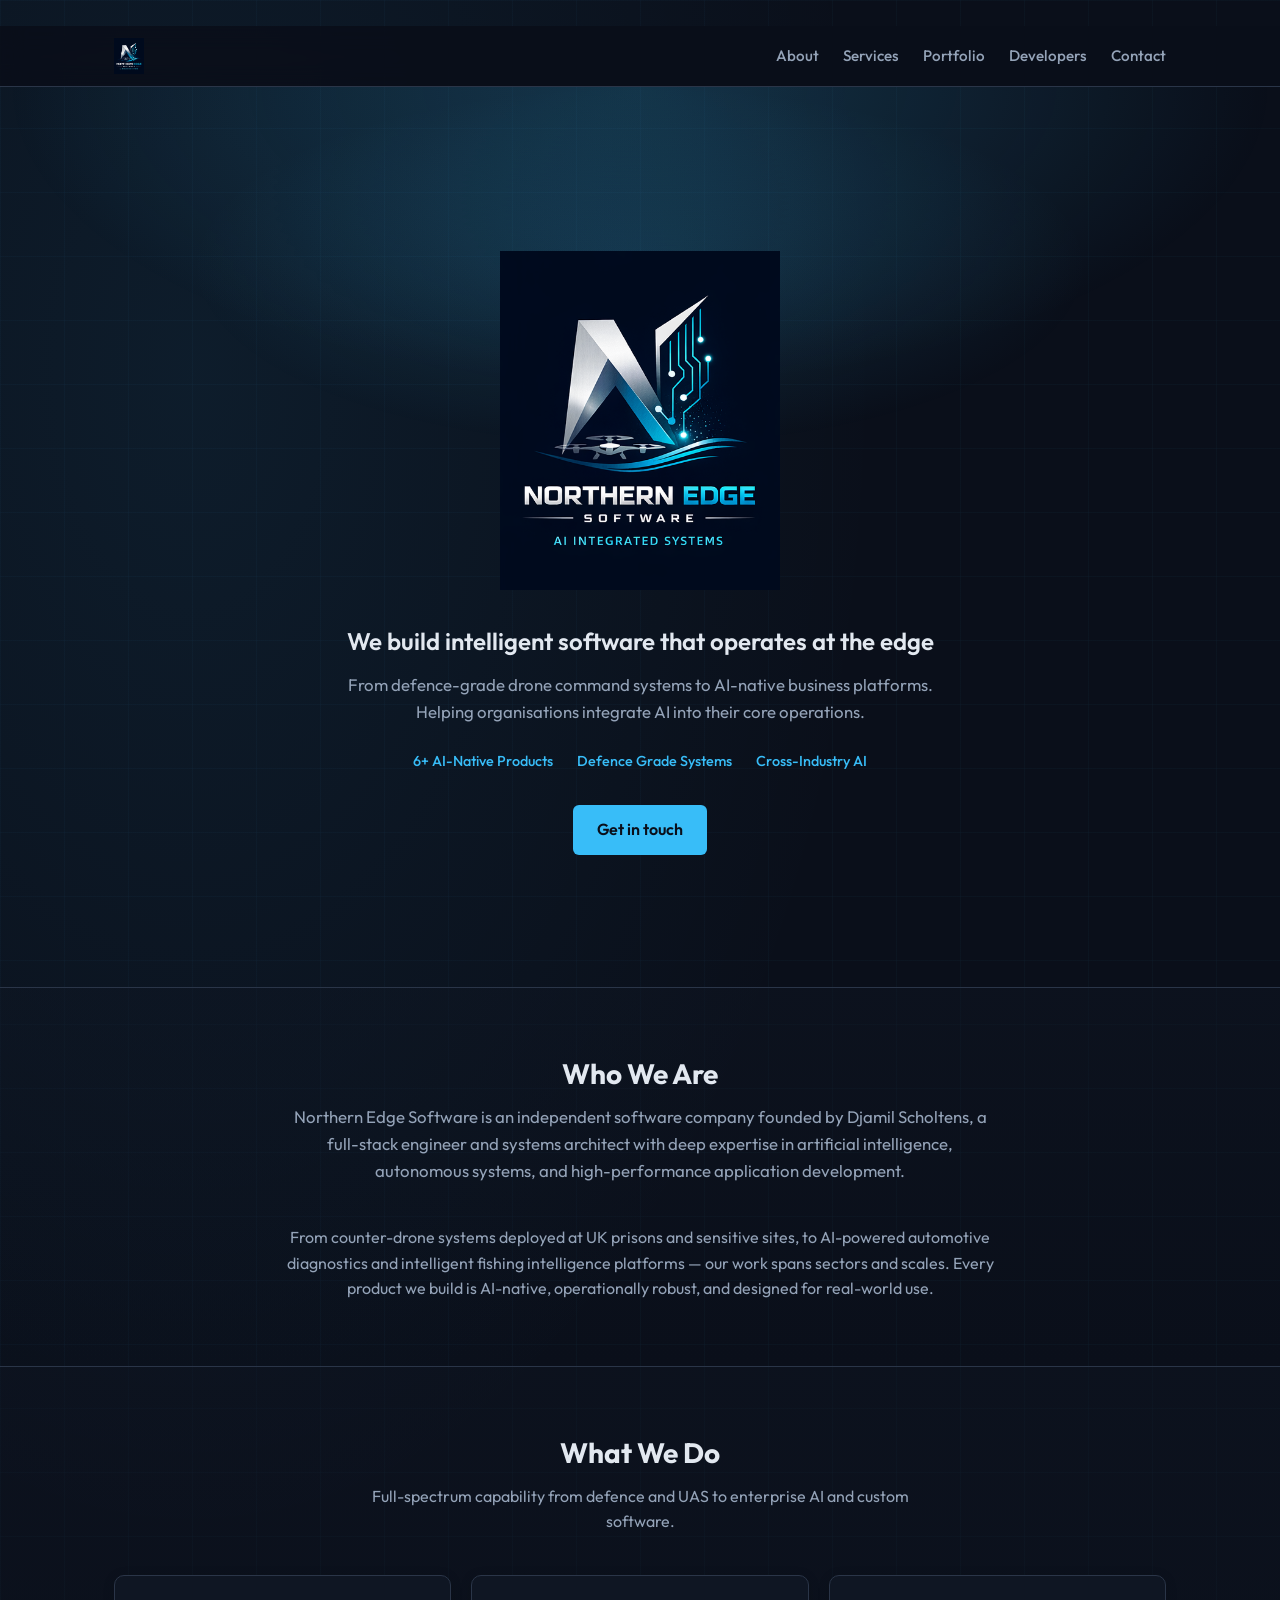
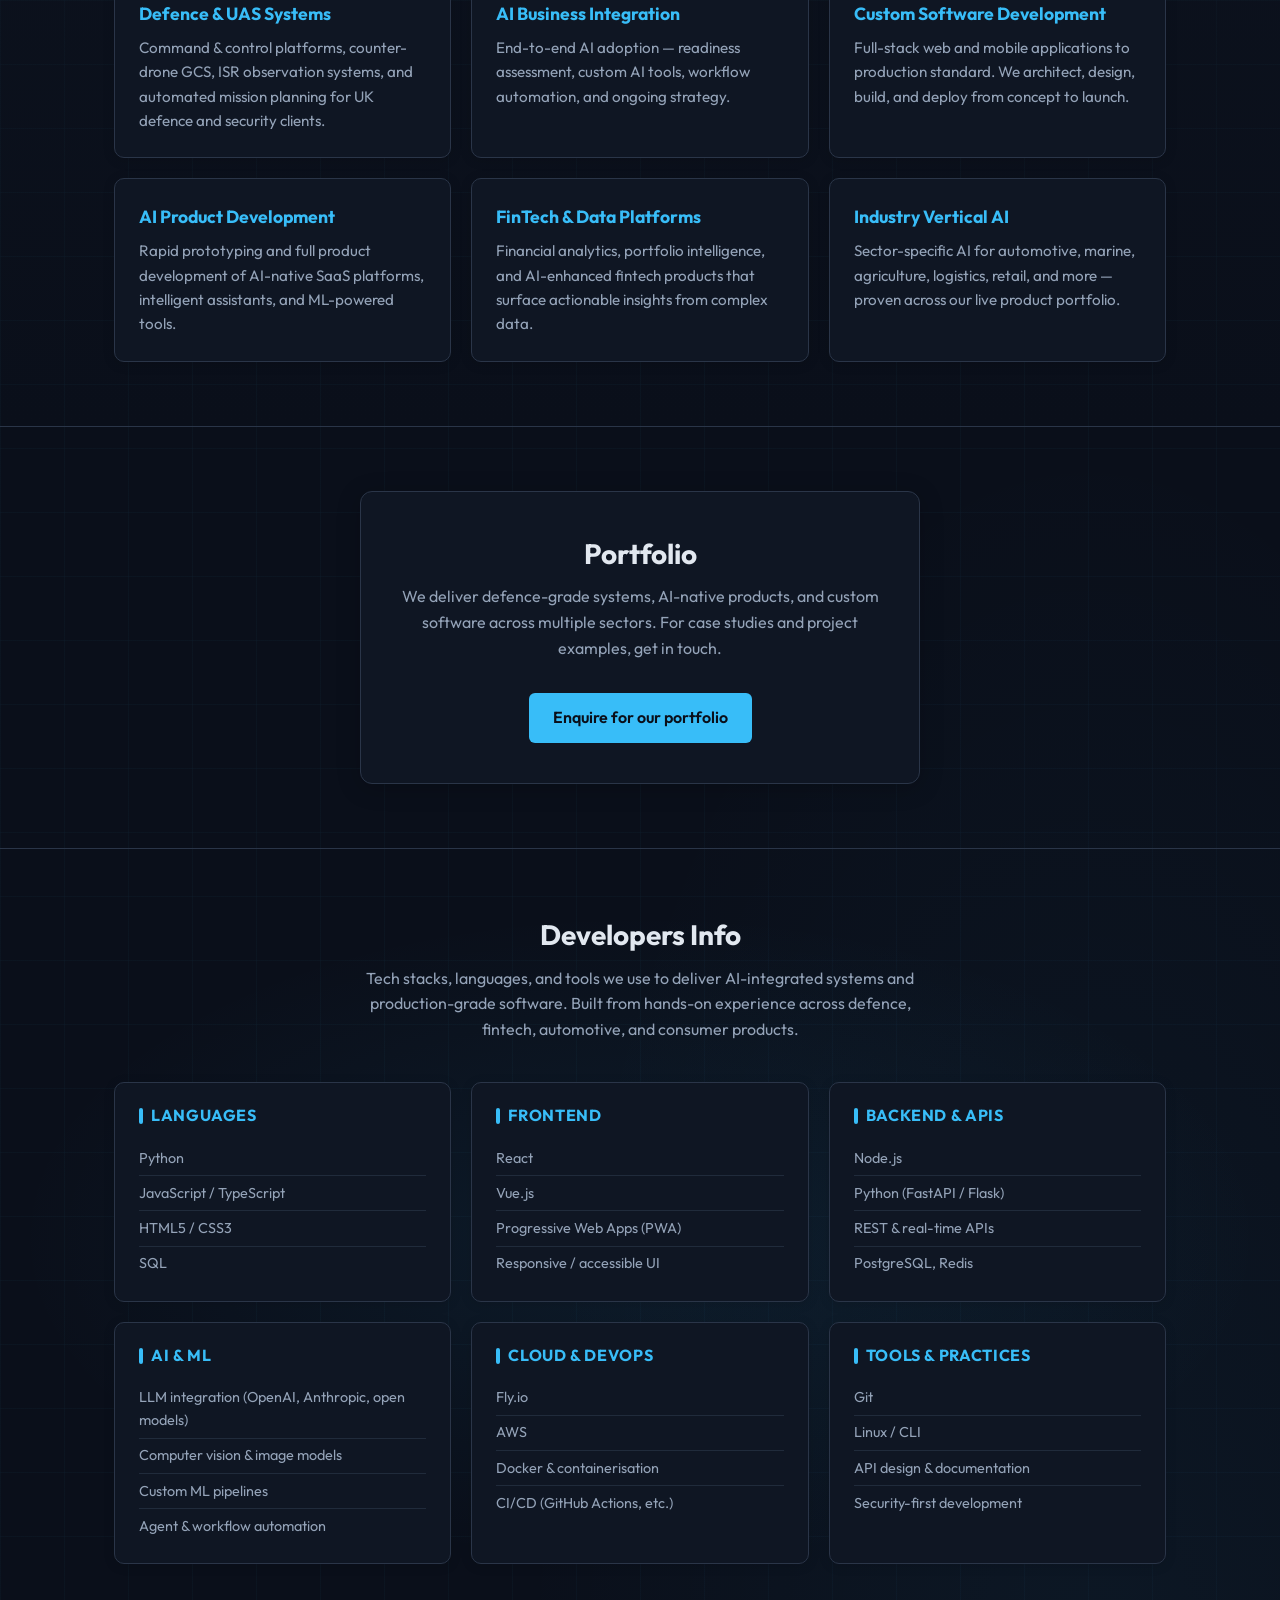
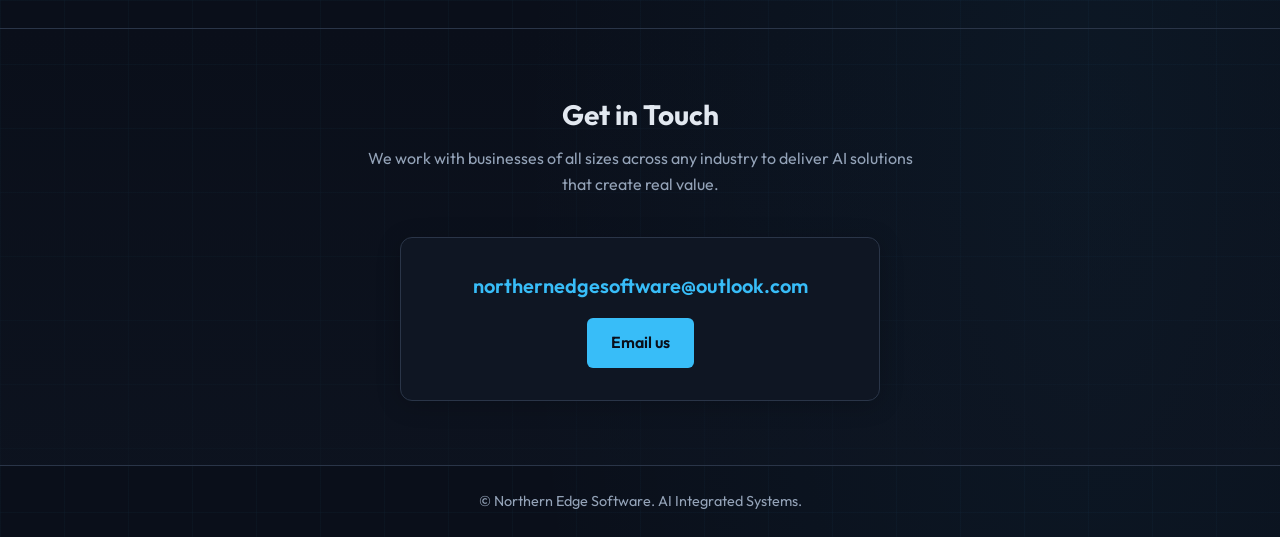
==== index.html @ 4f384769 "Northern Edge Software website Made-with: Cursor" ====
<!DOCTYPE html>
<html lang="en">
<head>
  <meta charset="UTF-8">
  <meta name="viewport" content="width=device-width, initial-scale=1.0">
  <meta name="description" content="Northern Edge Software — AI-powered software, defence systems, digital transformation. We build intelligent software that operates at the edge.">
  <title>Northern Edge Software — AI Integrated Systems</title>
  <link rel="preconnect" href="https://fonts.googleapis.com">
  <link rel="preconnect" href="https://fonts.gstatic.com" crossorigin>
  <link href="https://fonts.googleapis.com/css2?family=Outfit:wght@300;400;500;600;700&display=swap" rel="stylesheet">
  <link rel="stylesheet" href="styles.css">
</head>
<body>
  <a href="#main-content" class="skip-link">Skip to main content</a>
  <header class="site-header">
    <nav class="nav">
      <a href="#hero" class="nav-logo"><img src="assets/logo.png" alt="Northern Edge Software" width="140" height="36"></a>
      <ul class="nav-links">
        <li><a href="#about">About</a></li>
        <li><a href="#services">Services</a></li>
        <li><a href="#portfolio">Portfolio</a></li>
        <li><a href="#developers">Developers</a></li>
        <li><a href="#contact">Contact</a></li>
      </ul>
      <button class="nav-toggle" aria-label="Toggle menu" aria-expanded="false"></button>
    </nav>
  </header>

  <main id="main-content">
    <section id="hero" class="hero">
      <div class="hero-bg"></div>
      <div class="hero-content">
        <img src="assets/logo.png" alt="Northern Edge Software" class="hero-logo" width="280" height="80">
        <p class="hero-tagline">We build intelligent software that operates at the edge</p>
        <p class="hero-sub">From defence-grade drone command systems to AI-native business platforms. Helping organisations integrate AI into their core operations.</p>
        <div class="hero-stats">
          <span>6+ AI-Native Products</span>
          <span>Defence Grade Systems</span>
          <span>Cross-Industry AI</span>
        </div>
        <a href="#contact" class="btn btn-primary">Get in touch</a>
      </div>
    </section>

    <section id="about" class="section about">
      <div class="container">
        <h2 class="section-title">Who We Are</h2>
        <p class="section-lead about-lead">Northern Edge Software is an independent software company founded by Djamil Scholtens, a full-stack engineer and systems architect with deep expertise in artificial intelligence, autonomous systems, and high-performance application development.</p>
        <p class="about-body">From counter-drone systems deployed at UK prisons and sensitive sites, to AI-powered automotive diagnostics and intelligent fishing intelligence platforms — our work spans sectors and scales. Every product we build is AI-native, operationally robust, and designed for real-world use.</p>
      </div>
    </section>

    <section id="services" class="section services">
      <div class="container">
        <h2 class="section-title">What We Do</h2>
        <p class="section-lead">Full-spectrum capability from defence and UAS to enterprise AI and custom software.</p>
        <div class="services-grid">
          <article class="service-card">
            <h3>Defence & UAS Systems</h3>
            <p>Command & control platforms, counter-drone GCS, ISR observation systems, and automated mission planning for UK defence and security clients.</p>
          </article>
          <article class="service-card">
            <h3>AI Business Integration</h3>
            <p>End-to-end AI adoption — readiness assessment, custom AI tools, workflow automation, and ongoing strategy.</p>
          </article>
          <article class="service-card">
            <h3>Custom Software Development</h3>
            <p>Full-stack web and mobile applications to production standard. We architect, design, build, and deploy from concept to launch.</p>
          </article>
          <article class="service-card">
            <h3>AI Product Development</h3>
            <p>Rapid prototyping and full product development of AI-native SaaS platforms, intelligent assistants, and ML-powered tools.</p>
          </article>
          <article class="service-card">
            <h3>FinTech & Data Platforms</h3>
            <p>Financial analytics, portfolio intelligence, and AI-enhanced fintech products that surface actionable insights from complex data.</p>
          </article>
          <article class="service-card">
            <h3>Industry Vertical AI</h3>
            <p>Sector-specific AI for automotive, marine, agriculture, logistics, retail, and more — proven across our live product portfolio.</p>
          </article>
        </div>
      </div>
    </section>

    <section id="portfolio" class="section portfolio">
      <div class="container">
        <div class="portfolio-enquire">
          <h2 class="section-title">Portfolio</h2>
          <p class="section-lead">We deliver defence-grade systems, AI-native products, and custom software across multiple sectors. For case studies and project examples, get in touch.</p>
          <a href="mailto:northernedgesoftware@outlook.com?subject=Portfolio%20enquiry" class="btn btn-primary">Enquire for our portfolio</a>
        </div>
      </div>
    </section>

    <section id="developers" class="section developers">
      <div class="container">
        <h2 class="section-title">Developers Info</h2>
        <p class="section-lead">Tech stacks, languages, and tools we use to deliver AI-integrated systems and production-grade software. Built from hands-on experience across defence, fintech, automotive, and consumer products.</p>
        <div class="dev-grid">
          <div class="dev-block">
            <h3>Languages</h3>
            <ul>
              <li>Python</li>
              <li>JavaScript / TypeScript</li>
              <li>HTML5 / CSS3</li>
              <li>SQL</li>
            </ul>
          </div>
          <div class="dev-block">
            <h3>Frontend</h3>
            <ul>
              <li>React</li>
              <li>Vue.js</li>
              <li>Progressive Web Apps (PWA)</li>
              <li>Responsive / accessible UI</li>
            </ul>
          </div>
          <div class="dev-block">
            <h3>Backend & APIs</h3>
            <ul>
              <li>Node.js</li>
              <li>Python (FastAPI / Flask)</li>
              <li>REST & real-time APIs</li>
              <li>PostgreSQL, Redis</li>
            </ul>
          </div>
          <div class="dev-block">
            <h3>AI & ML</h3>
            <ul>
              <li>LLM integration (OpenAI, Anthropic, open models)</li>
              <li>Computer vision & image models</li>
              <li>Custom ML pipelines</li>
              <li>Agent & workflow automation</li>
            </ul>
          </div>
          <div class="dev-block">
            <h3>Cloud & DevOps</h3>
            <ul>
              <li>Fly.io</li>
              <li>AWS</li>
              <li>Docker & containerisation</li>
              <li>CI/CD (GitHub Actions, etc.)</li>
            </ul>
          </div>
          <div class="dev-block">
            <h3>Tools & Practices</h3>
            <ul>
              <li>Git</li>
              <li>Linux / CLI</li>
              <li>API design & documentation</li>
              <li>Security-first development</li>
            </ul>
          </div>
        </div>
      </div>
    </section>

    <section id="contact" class="section contact">
      <div class="container">
        <h2 class="section-title">Get in Touch</h2>
        <p class="section-lead">We work with businesses of all sizes across any industry to deliver AI solutions that create real value.</p>
        <div class="contact-box">
          <a href="mailto:northernedgesoftware@outlook.com" class="contact-email">northernedgesoftware@outlook.com</a>
          <a href="mailto:northernedgesoftware@outlook.com" class="btn btn-primary">Email us</a>
        </div>
      </div>
    </section>
  </main>

  <footer class="site-footer">
    <div class="container">
      <p>© Northern Edge Software. AI Integrated Systems.</p>
    </div>
  </footer>

  <script src="script.js"></script>
</body>
</html>
---- styles.css ----
/* Northern Edge Software — brand: navy, electric blue, silver/white */
:root {
  --bg-deep: #0a0f1a;
  --bg-card: #0f1623;
  --bg-elevated: #151d2e;
  --accent: #38bdf8;
  --accent-dim: rgba(56, 189, 248, 0.15);
  --accent-glow: rgba(56, 189, 248, 0.08);
  --text: #e2e8f0;
  --text-muted: #94a3b8;
  --border: #2a3548;
  --font: 'Outfit', system-ui, sans-serif;
}

* {
  margin: 0;
  padding: 0;
  box-sizing: border-box;
}

html {
  scroll-behavior: smooth;
}

@media (prefers-reduced-motion: reduce) {
  html {
    scroll-behavior: auto;
  }
  .btn-primary:hover {
    transform: none;
  }
}

.skip-link {
  position: absolute;
  top: -3rem;
  left: 1rem;
  padding: 0.5rem 1rem;
  background: var(--accent);
  color: var(--bg-deep);
  font-weight: 600;
  text-decoration: none;
  z-index: 200;
  border-radius: 4px;
  transition: top 0.2s;
}

.skip-link:focus {
  top: 1rem;
  outline: 2px solid var(--text);
  outline-offset: 2px;
}

body {
  font-family: var(--font);
  background-color: var(--bg-deep);
  background-image:
    linear-gradient(rgba(56, 189, 248, 0.03) 1px, transparent 1px),
    linear-gradient(90deg, rgba(56, 189, 248, 0.03) 1px, transparent 1px),
    radial-gradient(ellipse 120% 70% at 15% 10%, var(--accent-glow) 0%, transparent 45%),
    radial-gradient(ellipse 100% 80% at 85% 90%, rgba(56, 189, 248, 0.05) 0%, transparent 45%);
  background-size: 64px 64px, 64px 64px, 100% 100%, 100% 100%;
  background-position: 0 0, 0 0, 0 0, 0 0;
  color: var(--text);
  line-height: 1.6;
  overflow-x: hidden;
  position: relative;
}

body > .skip-link,
body > .site-header,
body > main,
body > .site-footer {
  position: relative;
  z-index: 1;
}

.container {
  max-width: 1100px;
  margin: 0 auto;
  padding: 0 1.5rem;
}

/* Header */
.site-header {
  position: fixed;
  top: 0;
  left: 0;
  right: 0;
  z-index: 100;
  background: rgba(10, 15, 26, 0.92);
  backdrop-filter: blur(12px);
  -webkit-backdrop-filter: blur(12px);
  border-bottom: 1px solid var(--border);
}

.nav {
  max-width: 1100px;
  margin: 0 auto;
  padding: 0.75rem 1.5rem;
  display: flex;
  align-items: center;
  justify-content: space-between;
}

.nav-logo img {
  height: 36px;
  width: auto;
  display: block;
}

.nav-links {
  display: flex;
  list-style: none;
  gap: 1.5rem;
}

.nav-links a {
  color: var(--text-muted);
  text-decoration: none;
  font-weight: 500;
  font-size: 0.95rem;
  transition: color 0.2s;
}

.nav-links a:hover {
  color: var(--accent);
}

.nav-links a:focus-visible,
.btn:focus-visible,
.contact-email:focus-visible {
  outline: 2px solid var(--accent);
  outline-offset: 3px;
}

.nav-toggle:focus-visible {
  outline: 2px solid var(--accent);
  outline-offset: 2px;
}

.nav-toggle {
  display: none;
  width: 28px;
  height: 28px;
  background: none;
  border: none;
  cursor: pointer;
  position: relative;
  color: var(--text);
}

.nav-toggle[aria-expanded="true"]::before {
  transform: rotate(45deg);
  top: 12px;
}

.nav-toggle[aria-expanded="true"]::after {
  transform: rotate(-45deg);
  top: 12px;
}

.nav-toggle::before,
.nav-toggle::after {
  content: '';
  position: absolute;
  left: 0;
  right: 0;
  height: 2px;
  background: var(--text);
}

.nav-toggle::before { top: 8px; }
.nav-toggle::after { top: 16px; }

/* Hero */
.hero {
  min-height: 100vh;
  display: flex;
  align-items: center;
  justify-content: center;
  position: relative;
  padding: 6rem 1.5rem 4rem;
}

.hero-bg {
  position: absolute;
  inset: 0;
  background:
    radial-gradient(ellipse 90% 60% at 50% 0%, rgba(56, 189, 248, 0.2) 0%, transparent 55%),
    radial-gradient(ellipse 70% 40% at 50% 20%, var(--accent-dim) 0%, transparent 50%);
  pointer-events: none;
}

.hero-content {
  text-align: center;
  max-width: 640px;
  position: relative;
}

.hero-logo {
  width: 280px;
  max-width: 90%;
  height: auto;
  margin-bottom: 1.5rem;
}

.hero-tagline {
  font-size: 1.5rem;
  font-weight: 600;
  color: var(--text);
  margin-bottom: 0.75rem;
}

.hero-sub {
  color: var(--text-muted);
  font-size: 1.05rem;
  margin-bottom: 1.5rem;
}

.hero-stats {
  display: flex;
  flex-wrap: wrap;
  justify-content: center;
  gap: 1.5rem;
  margin-bottom: 2rem;
  font-size: 0.9rem;
  color: var(--accent);
  font-weight: 500;
}

.btn {
  display: inline-block;
  padding: 0.75rem 1.5rem;
  font-family: var(--font);
  font-size: 1rem;
  font-weight: 600;
  text-decoration: none;
  border-radius: 6px;
  transition: background 0.2s, transform 0.15s;
}

.btn-primary {
  background: var(--accent);
  color: var(--bg-deep);
  border: none;
}

.btn-primary:hover {
  background: #7dd3fc;
  transform: translateY(-1px);
}

/* Sections — scroll-margin so fixed header doesn’t hide targets */
.section {
  padding: 4rem 0;
  border-top: 1px solid var(--border);
  scroll-margin-top: 4rem;
}

.section.about,
.section.services {
  background: linear-gradient(180deg, rgba(15, 22, 35, 0.4) 0%, transparent 100%);
}

.section.contact {
  background: linear-gradient(0deg, rgba(15, 22, 35, 0.5) 0%, transparent 100%);
}

#hero {
  scroll-margin-top: 0;
}

.section-title {
  font-size: 1.75rem;
  font-weight: 700;
  color: var(--text);
  margin-bottom: 0.5rem;
  text-align: center;
}

.section-lead {
  text-align: center;
  color: var(--text-muted);
  max-width: 560px;
  margin: 0 auto 2.5rem;
}

.about-lead {
  max-width: 720px;
  font-size: 1.05rem;
}

.about-body {
  text-align: center;
  color: var(--text-muted);
  max-width: 720px;
  margin: 0 auto;
}

/* Services */
.services-grid {
  display: grid;
  grid-template-columns: repeat(auto-fill, minmax(320px, 1fr));
  gap: 1.25rem;
}

.service-card {
  background: var(--bg-card);
  border: 1px solid var(--border);
  border-radius: 10px;
  padding: 1.5rem;
  transition: border-color 0.2s, box-shadow 0.2s;
  box-shadow: 0 2px 12px rgba(0, 0, 0, 0.15);
}

.service-card:hover {
  border-color: var(--accent);
  box-shadow: 0 4px 24px rgba(0, 0, 0, 0.2), 0 0 0 1px var(--accent-dim);
}

.service-card h3 {
  font-size: 1.1rem;
  color: var(--accent);
  margin-bottom: 0.5rem;
}

.service-card p {
  font-size: 0.95rem;
  color: var(--text-muted);
}

/* Portfolio — enquire CTA */
.portfolio-enquire {
  text-align: center;
  max-width: 560px;
  margin: 0 auto;
  padding: 2.5rem 2rem;
  background: var(--bg-card);
  border: 1px solid var(--border);
  border-radius: 12px;
  box-shadow: 0 4px 24px rgba(0, 0, 0, 0.2);
}

.portfolio-enquire .section-title {
  margin-bottom: 0.5rem;
}

.portfolio-enquire .section-lead {
  margin-bottom: 1.5rem;
}

.portfolio-enquire .btn {
  margin-top: 0.5rem;
}

/* Developers */
.developers {
  position: relative;
}

.developers::before {
  content: '';
  position: absolute;
  top: 0;
  left: 0;
  right: 0;
  bottom: 0;
  background: radial-gradient(ellipse 70% 60% at 50% 50%, var(--accent-dim) 0%, transparent 70%);
  opacity: 0.5;
  pointer-events: none;
}

.developers .container {
  position: relative;
}

.dev-grid {
  display: grid;
  grid-template-columns: repeat(auto-fill, minmax(260px, 1fr));
  gap: 1.25rem;
}

.dev-block {
  background: var(--bg-card);
  border: 1px solid var(--border);
  border-radius: 10px;
  padding: 1.25rem 1.5rem;
  transition: border-color 0.2s, box-shadow 0.2s;
  box-shadow: 0 2px 12px rgba(0, 0, 0, 0.12);
}

.dev-block:hover {
  border-color: var(--accent);
  box-shadow: 0 4px 24px rgba(0, 0, 0, 0.18), 0 0 24px var(--accent-dim);
}

.dev-block h3 {
  font-size: 1rem;
  color: var(--accent);
  margin-bottom: 0.75rem;
  text-transform: uppercase;
  letter-spacing: 0.04em;
  display: flex;
  align-items: center;
  gap: 0.5rem;
}

.dev-block h3::before {
  content: '';
  width: 4px;
  height: 1em;
  background: var(--accent);
  border-radius: 2px;
}

.dev-block ul {
  list-style: none;
}

.dev-block li {
  font-size: 0.9rem;
  color: var(--text-muted);
  padding: 0.35rem 0;
  border-bottom: 1px solid rgba(51, 65, 85, 0.5);
}

.dev-block li:last-child {
  border-bottom: none;
}

/* Contact */
.contact-box {
  text-align: center;
  max-width: 480px;
  margin: 0 auto;
  padding: 2rem;
  background: var(--bg-card);
  border: 1px solid var(--border);
  border-radius: 12px;
  box-shadow: 0 4px 24px rgba(0, 0, 0, 0.2);
}

.contact-email {
  display: block;
  font-size: 1.25rem;
  font-weight: 600;
  color: var(--accent);
  text-decoration: none;
  margin-bottom: 0.5rem;
}

.contact-email:hover {
  text-decoration: underline;
}

.contact-box .btn {
  margin-top: 0.5rem;
}

/* Footer */
.site-footer {
  padding: 1.5rem;
  border-top: 1px solid var(--border);
  text-align: center;
  color: var(--text-muted);
  font-size: 0.9rem;
}

/* Mobile */
@media (max-width: 768px) {
  .nav {
    flex-wrap: wrap;
  }

  .nav-links {
    display: none;
    width: 100%;
    flex-direction: column;
    padding-top: 1rem;
    gap: 0.5rem;
  }

  .nav-links.is-open {
    display: flex;
  }

  .nav-toggle {
    display: block;
  }

  .hero {
    padding: 5rem 1rem 3rem;
  }

  .hero-logo {
    width: 240px;
  }

  .hero-tagline {
    font-size: 1.2rem;
  }

  .hero-sub {
    font-size: 0.95rem;
  }

  .hero-stats {
    flex-direction: column;
    gap: 0.75rem;
    font-size: 0.85rem;
  }

  .section {
    padding: 3rem 0;
  }

  .section-title {
    font-size: 1.5rem;
  }

  .services-grid {
    grid-template-columns: 1fr;
  }

  .portfolio-enquire {
    padding: 1.5rem 1.25rem;
  }

  .dev-grid {
    grid-template-columns: 1fr;
  }

  .contact-box {
    padding: 1.5rem;
  }

  .contact-email {
    font-size: 1.1rem;
    word-break: break-all;
  }
}
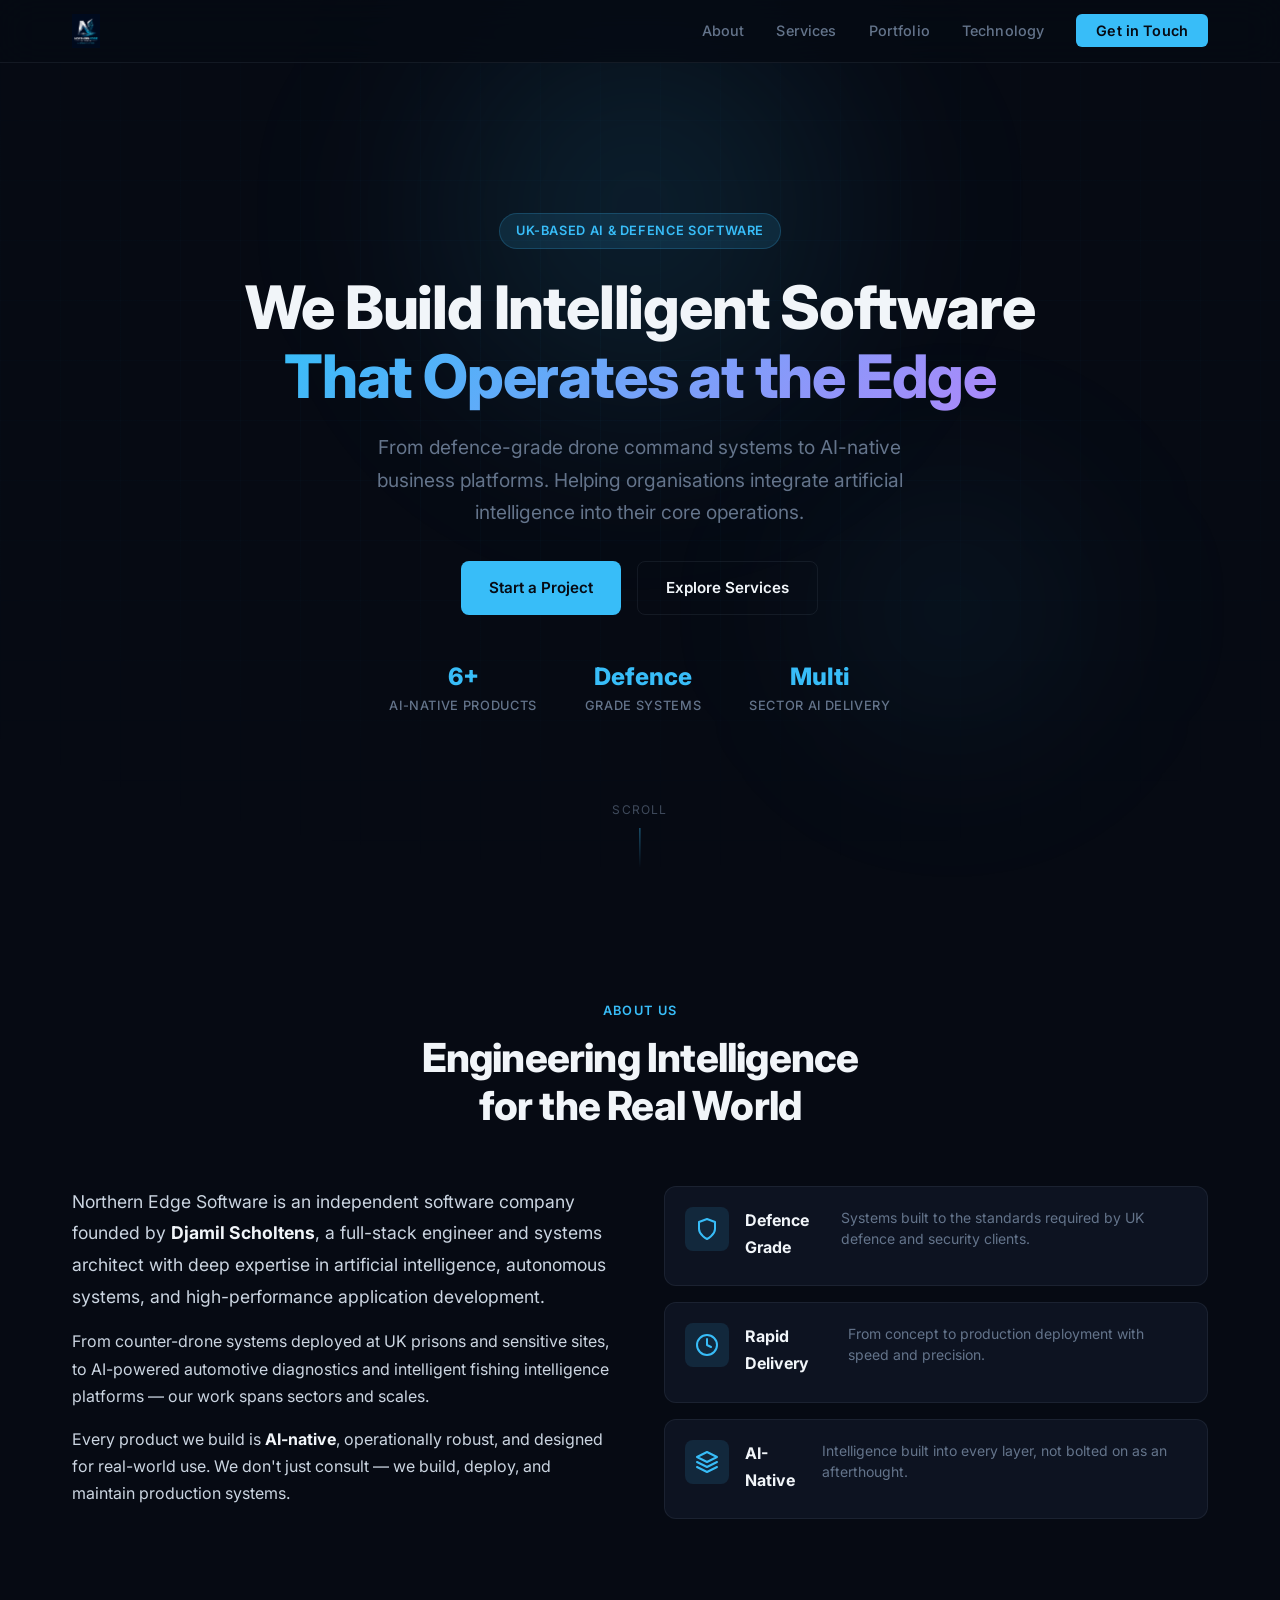
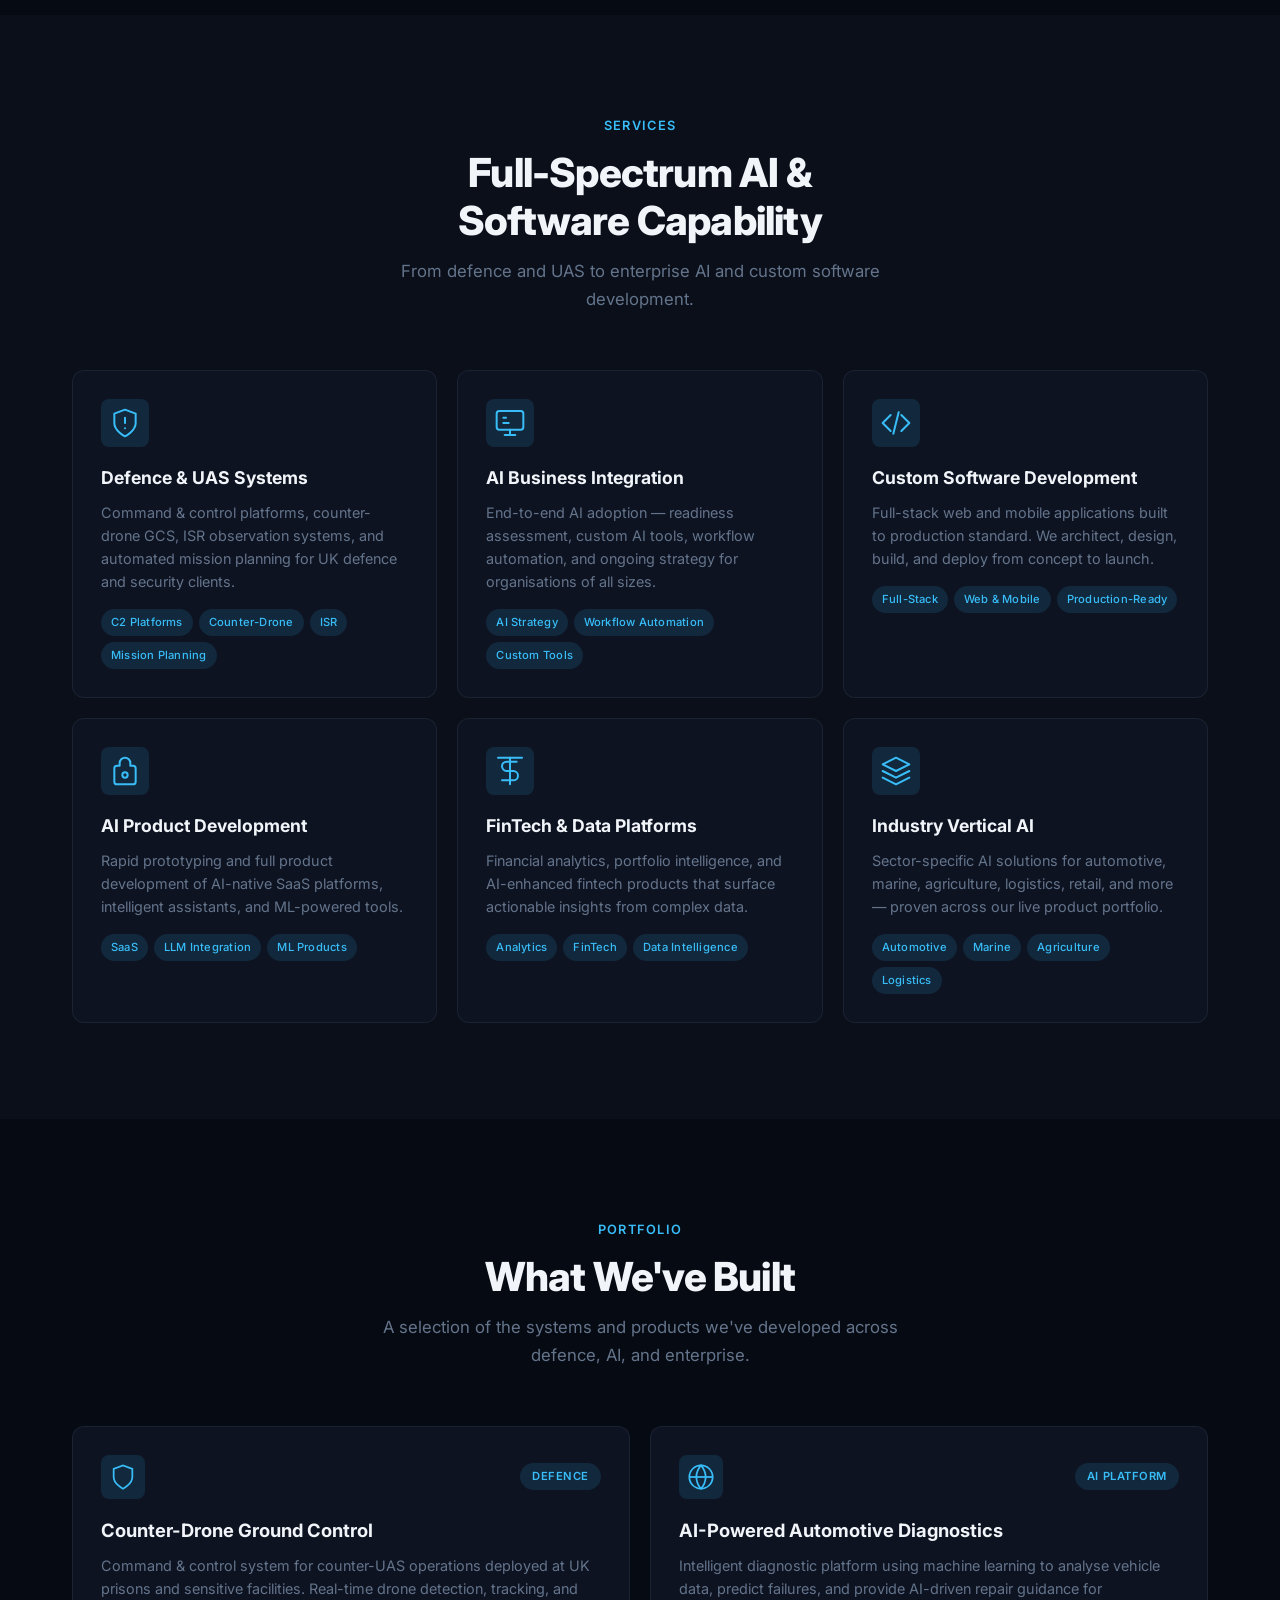
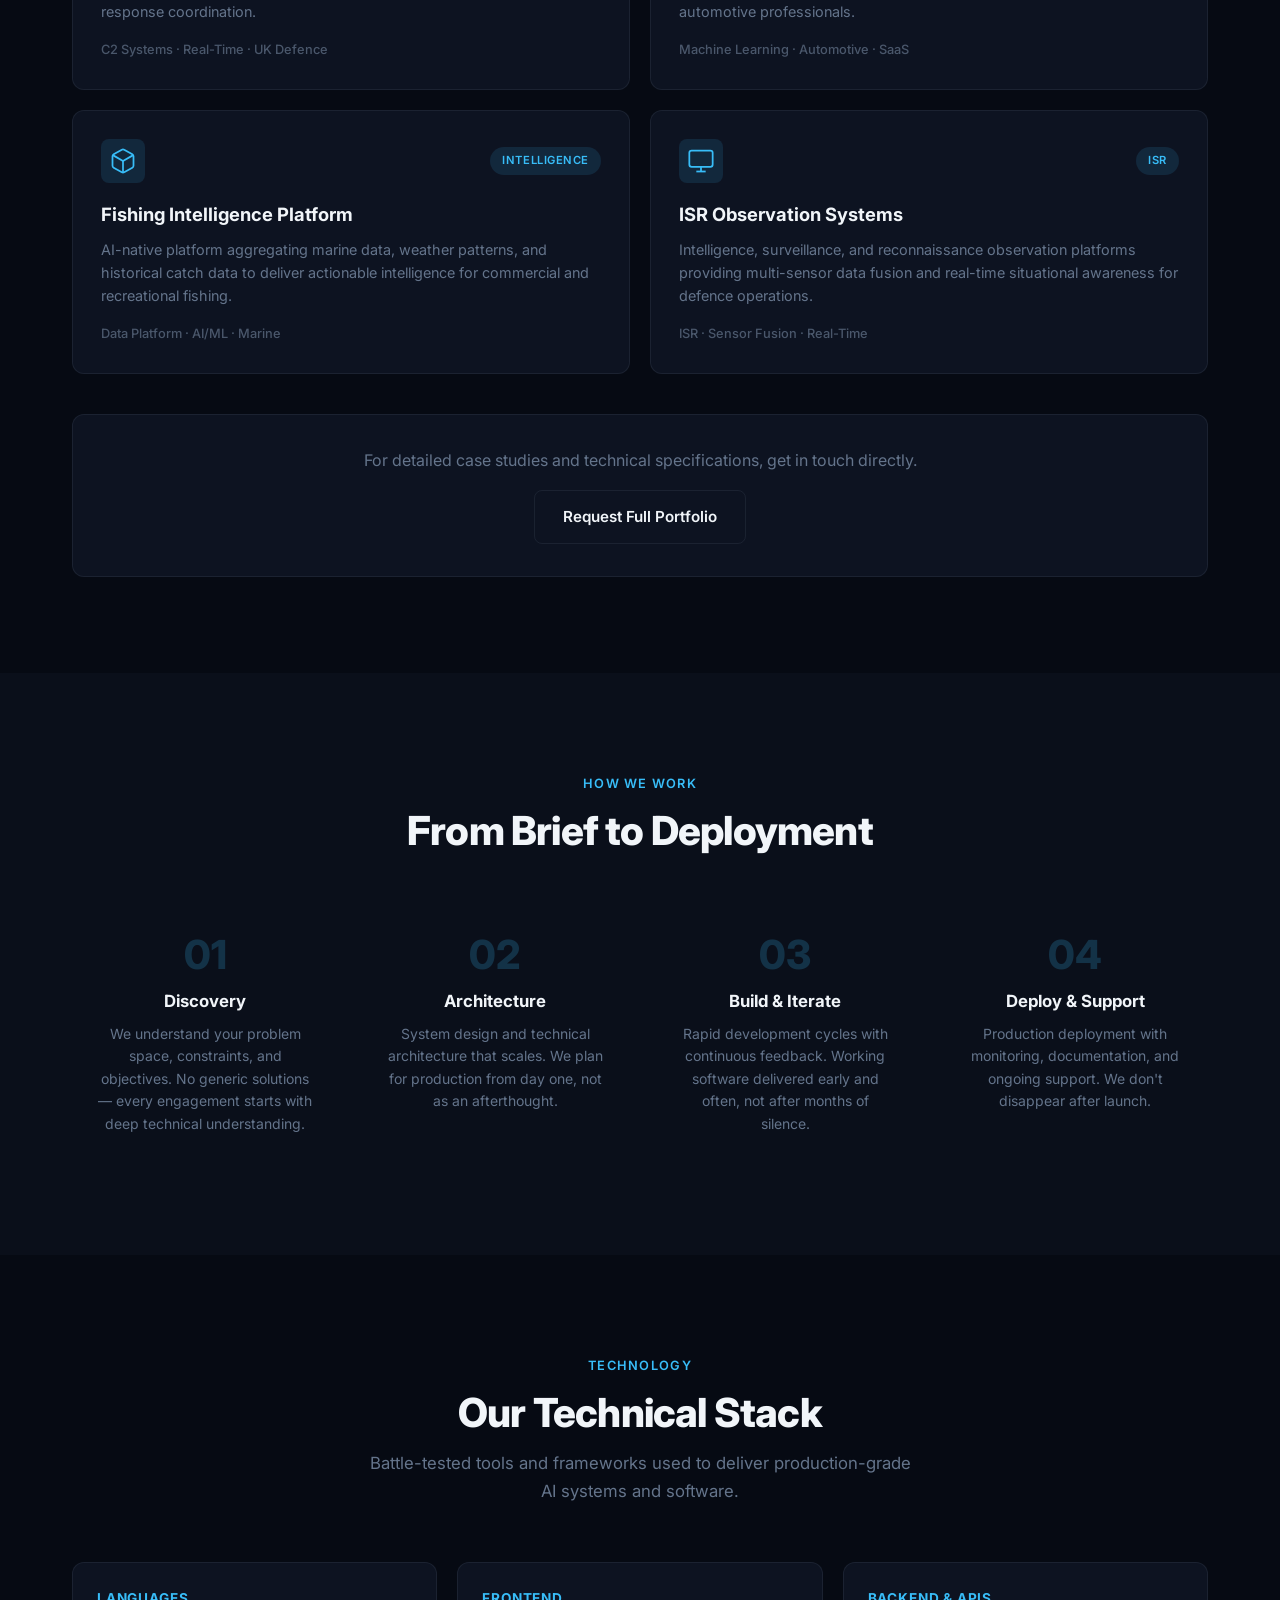
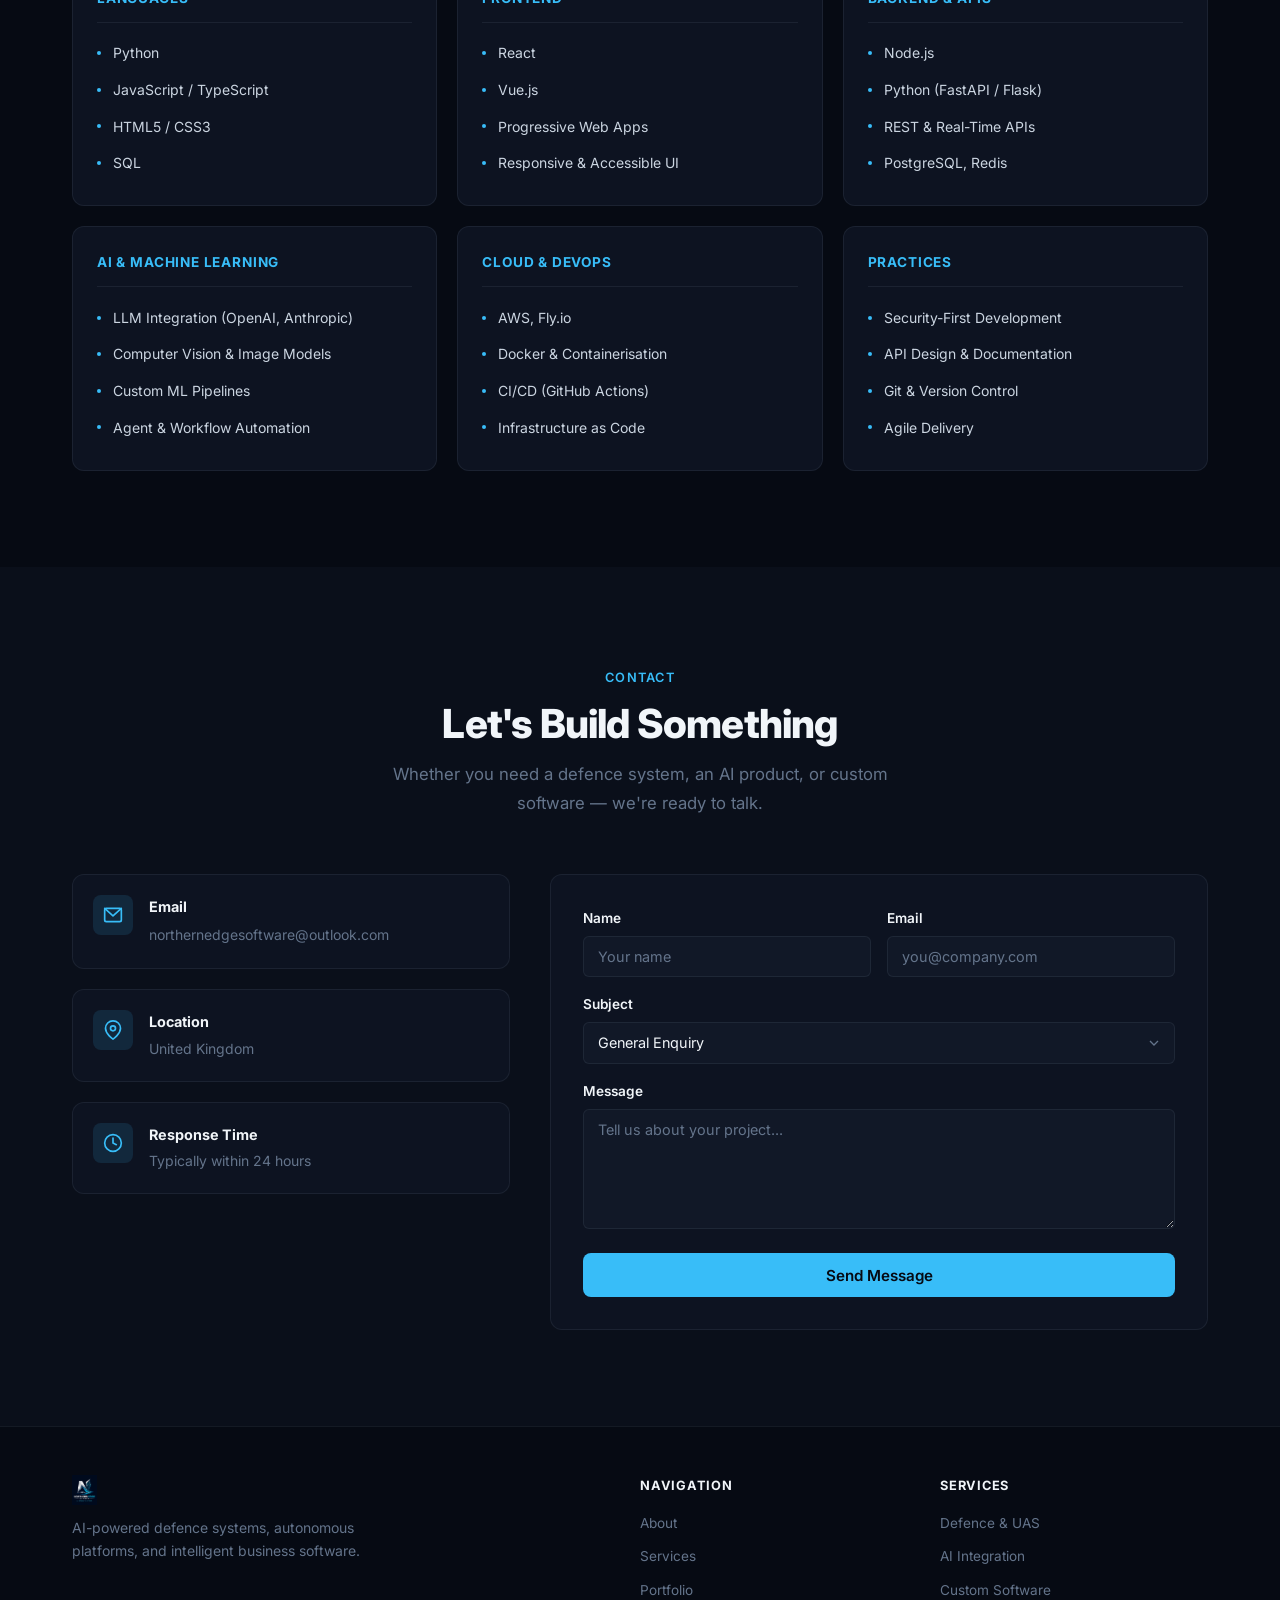
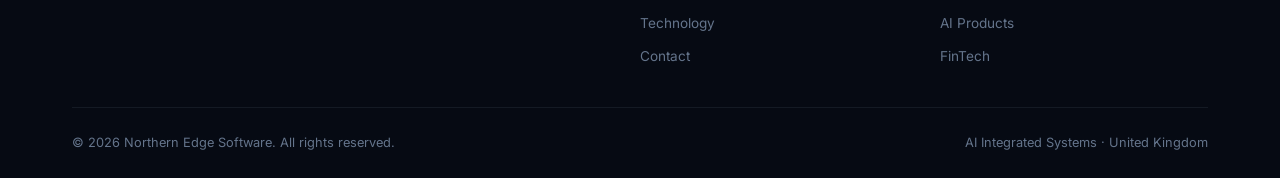
==== commit b9dd6f61: "Redesign website: modern UI, SEO, accessibility, and performance Complete rebuild of the marketing s" ====
--- a/index.html
+++ b/index.html
@@ -3,102 +3,345 @@
 <head>
   <meta charset="UTF-8">
   <meta name="viewport" content="width=device-width, initial-scale=1.0">
-  <meta name="description" content="Northern Edge Software — AI-powered software, defence systems, digital transformation. We build intelligent software that operates at the edge.">
-  <title>Northern Edge Software — AI Integrated Systems</title>
+  <meta name="description" content="Northern Edge Software builds AI-powered defence systems, autonomous platforms, and intelligent business software. UK-based software consultancy specialising in defence-grade AI, UAS command systems, and enterprise digital transformation.">
+  <meta name="author" content="Northern Edge Software">
+  <meta name="robots" content="index, follow">
+  <link rel="canonical" href="https://northernedgesoftware.com">
+
+  <!-- Open Graph -->
+  <meta property="og:type" content="website">
+  <meta property="og:title" content="Northern Edge Software — AI-Powered Defence & Enterprise Systems">
+  <meta property="og:description" content="We build intelligent software that operates at the edge. Defence-grade AI systems, autonomous platforms, and enterprise digital transformation.">
+  <meta property="og:url" content="https://northernedgesoftware.com">
+  <meta property="og:site_name" content="Northern Edge Software">
+  <meta property="og:locale" content="en_GB">
+
+  <!-- Twitter Card -->
+  <meta name="twitter:card" content="summary_large_image">
+  <meta name="twitter:title" content="Northern Edge Software — AI-Powered Defence & Enterprise Systems">
+  <meta name="twitter:description" content="We build intelligent software that operates at the edge. Defence-grade AI, autonomous platforms, enterprise transformation.">
+
+  <!-- Structured Data -->
+  <script type="application/ld+json">
+  {
+    "@context": "https://schema.org",
+    "@type": "Organization",
+    "name": "Northern Edge Software",
+    "url": "https://northernedgesoftware.com",
+    "description": "AI-powered software consultancy specialising in defence systems, autonomous platforms, and enterprise digital transformation.",
+    "founder": {
+      "@type": "Person",
+      "name": "Djamil Scholtens"
+    },
+    "areaServed": "GB",
+    "knowsAbout": ["Artificial Intelligence", "Defence Systems", "Autonomous Systems", "Software Development", "UAS", "Machine Learning"]
+  }
+  </script>
+
+  <title>Northern Edge Software — AI-Powered Defence & Enterprise Systems</title>
+
+  <!-- Favicon -->
+  <link rel="icon" type="image/png" href="assets/logo.png">
+
   <link rel="preconnect" href="https://fonts.googleapis.com">
   <link rel="preconnect" href="https://fonts.gstatic.com" crossorigin>
-  <link href="https://fonts.googleapis.com/css2?family=Outfit:wght@300;400;500;600;700&display=swap" rel="stylesheet">
+  <link href="https://fonts.googleapis.com/css2?family=Inter:wght@300;400;500;600;700;800&display=swap" rel="stylesheet">
   <link rel="stylesheet" href="styles.css">
 </head>
 <body>
   <a href="#main-content" class="skip-link">Skip to main content</a>
-  <header class="site-header">
+
+  <header class="site-header" id="site-header">
     <nav class="nav">
-      <a href="#hero" class="nav-logo"><img src="assets/logo.png" alt="Northern Edge Software" width="140" height="36"></a>
-      <ul class="nav-links">
+      <a href="#hero" class="nav-logo">
+        <img src="assets/logo.png" alt="Northern Edge Software" width="140" height="36">
+      </a>
+      <ul class="nav-links" id="nav-links">
         <li><a href="#about">About</a></li>
         <li><a href="#services">Services</a></li>
         <li><a href="#portfolio">Portfolio</a></li>
-        <li><a href="#developers">Developers</a></li>
-        <li><a href="#contact">Contact</a></li>
+        <li><a href="#tech">Technology</a></li>
+        <li><a href="#contact" class="nav-cta">Get in Touch</a></li>
       </ul>
-      <button class="nav-toggle" aria-label="Toggle menu" aria-expanded="false"></button>
+      <button class="nav-toggle" id="nav-toggle" aria-label="Toggle menu" aria-expanded="false">
+        <span aria-hidden="true"></span>
+        <span aria-hidden="true"></span>
+        <span aria-hidden="true"></span>
+      </button>
     </nav>
   </header>
 
   <main id="main-content">
+
+    <!-- Hero -->
     <section id="hero" class="hero">
-      <div class="hero-bg"></div>
-      <div class="hero-content">
-        <img src="assets/logo.png" alt="Northern Edge Software" class="hero-logo" width="280" height="80">
-        <p class="hero-tagline">We build intelligent software that operates at the edge</p>
-        <p class="hero-sub">From defence-grade drone command systems to AI-native business platforms. Helping organisations integrate AI into their core operations.</p>
+      <div class="hero-bg">
+        <div class="hero-glow hero-glow-1"></div>
+        <div class="hero-glow hero-glow-2"></div>
+        <div class="hero-grid"></div>
+      </div>
+      <div class="hero-content anim-fade-up">
+        <div class="hero-badge">UK-Based AI & Defence Software</div>
+        <h1 class="hero-title">
+          We Build Intelligent Software<br>
+          <span class="gradient-text">That Operates at the Edge</span>
+        </h1>
+        <p class="hero-sub">From defence-grade drone command systems to AI-native business platforms. Helping organisations integrate artificial intelligence into their core operations.</p>
+        <div class="hero-actions">
+          <a href="#contact" class="btn btn-primary">Start a Project</a>
+          <a href="#services" class="btn btn-outline">Explore Services</a>
+        </div>
         <div class="hero-stats">
-          <span>6+ AI-Native Products</span>
-          <span>Defence Grade Systems</span>
-          <span>Cross-Industry AI</span>
-        </div>
-        <a href="#contact" class="btn btn-primary">Get in touch</a>
-      </div>
-    </section>
-
-    <section id="about" class="section about">
+          <div class="stat">
+            <span class="stat-number">6+</span>
+            <span class="stat-label">AI-Native Products</span>
+          </div>
+          <div class="stat">
+            <span class="stat-number">Defence</span>
+            <span class="stat-label">Grade Systems</span>
+          </div>
+          <div class="stat">
+            <span class="stat-number">Multi</span>
+            <span class="stat-label">Sector AI Delivery</span>
+          </div>
+        </div>
+      </div>
+      <div class="hero-scroll-indicator">
+        <span>Scroll</span>
+        <div class="scroll-line"></div>
+      </div>
+    </section>
+
+    <!-- About -->
+    <section id="about" class="section">
       <div class="container">
-        <h2 class="section-title">Who We Are</h2>
-        <p class="section-lead about-lead">Northern Edge Software is an independent software company founded by Djamil Scholtens, a full-stack engineer and systems architect with deep expertise in artificial intelligence, autonomous systems, and high-performance application development.</p>
-        <p class="about-body">From counter-drone systems deployed at UK prisons and sensitive sites, to AI-powered automotive diagnostics and intelligent fishing intelligence platforms — our work spans sectors and scales. Every product we build is AI-native, operationally robust, and designed for real-world use.</p>
-      </div>
-    </section>
-
-    <section id="services" class="section services">
+        <div class="section-header anim-fade-up">
+          <span class="section-label">About Us</span>
+          <h2 class="section-title">Engineering Intelligence<br>for the Real World</h2>
+        </div>
+        <div class="about-grid">
+          <div class="about-content anim-fade-up">
+            <p class="about-lead">Northern Edge Software is an independent software company founded by <strong>Djamil Scholtens</strong>, a full-stack engineer and systems architect with deep expertise in artificial intelligence, autonomous systems, and high-performance application development.</p>
+            <p>From counter-drone systems deployed at UK prisons and sensitive sites, to AI-powered automotive diagnostics and intelligent fishing intelligence platforms &mdash; our work spans sectors and scales.</p>
+            <p>Every product we build is <strong>AI-native</strong>, operationally robust, and designed for real-world use. We don't just consult &mdash; we build, deploy, and maintain production systems.</p>
+          </div>
+          <div class="about-values anim-fade-up">
+            <div class="value-card">
+              <div class="value-icon">
+                <svg aria-hidden="true" width="24" height="24" viewBox="0 0 24 24" fill="none" stroke="currentColor" stroke-width="2" stroke-linecap="round" stroke-linejoin="round"><path d="M12 22s8-4 8-10V5l-8-3-8 3v7c0 6 8 10 8 10z"/></svg>
+              </div>
+              <h3>Defence Grade</h3>
+              <p>Systems built to the standards required by UK defence and security clients.</p>
+            </div>
+            <div class="value-card">
+              <div class="value-icon">
+                <svg aria-hidden="true" width="24" height="24" viewBox="0 0 24 24" fill="none" stroke="currentColor" stroke-width="2" stroke-linecap="round" stroke-linejoin="round"><circle cx="12" cy="12" r="10"/><path d="M12 6v6l4 2"/></svg>
+              </div>
+              <h3>Rapid Delivery</h3>
+              <p>From concept to production deployment with speed and precision.</p>
+            </div>
+            <div class="value-card">
+              <div class="value-icon">
+                <svg aria-hidden="true" width="24" height="24" viewBox="0 0 24 24" fill="none" stroke="currentColor" stroke-width="2" stroke-linecap="round" stroke-linejoin="round"><path d="M12 2L2 7l10 5 10-5-10-5z"/><path d="M2 17l10 5 10-5"/><path d="M2 12l10 5 10-5"/></svg>
+              </div>
+              <h3>AI-Native</h3>
+              <p>Intelligence built into every layer, not bolted on as an afterthought.</p>
+            </div>
+          </div>
+        </div>
+      </div>
+    </section>
+
+    <!-- Services -->
+    <section id="services" class="section section-alt">
       <div class="container">
-        <h2 class="section-title">What We Do</h2>
-        <p class="section-lead">Full-spectrum capability from defence and UAS to enterprise AI and custom software.</p>
+        <div class="section-header anim-fade-up">
+          <span class="section-label">Services</span>
+          <h2 class="section-title">Full-Spectrum AI &<br>Software Capability</h2>
+          <p class="section-desc">From defence and UAS to enterprise AI and custom software development.</p>
+        </div>
         <div class="services-grid">
-          <article class="service-card">
+          <article class="service-card anim-fade-up">
+            <div class="service-icon">
+              <svg aria-hidden="true" width="32" height="32" viewBox="0 0 24 24" fill="none" stroke="currentColor" stroke-width="1.5" stroke-linecap="round" stroke-linejoin="round"><path d="M12 22s8-4 8-10V5l-8-3-8 3v7c0 6 8 10 8 10z"/><path d="M12 8v4"/><path d="M12 16h.01"/></svg>
+            </div>
             <h3>Defence & UAS Systems</h3>
             <p>Command & control platforms, counter-drone GCS, ISR observation systems, and automated mission planning for UK defence and security clients.</p>
+            <ul class="service-tags">
+              <li>C2 Platforms</li>
+              <li>Counter-Drone</li>
+              <li>ISR</li>
+              <li>Mission Planning</li>
+            </ul>
           </article>
-          <article class="service-card">
+          <article class="service-card anim-fade-up">
+            <div class="service-icon">
+              <svg aria-hidden="true" width="32" height="32" viewBox="0 0 24 24" fill="none" stroke="currentColor" stroke-width="1.5" stroke-linecap="round" stroke-linejoin="round"><rect x="2" y="3" width="20" height="14" rx="2"/><path d="M8 21h8"/><path d="M12 17v4"/><path d="M7 8h2"/><path d="M7 12h4"/></svg>
+            </div>
             <h3>AI Business Integration</h3>
-            <p>End-to-end AI adoption — readiness assessment, custom AI tools, workflow automation, and ongoing strategy.</p>
+            <p>End-to-end AI adoption &mdash; readiness assessment, custom AI tools, workflow automation, and ongoing strategy for organisations of all sizes.</p>
+            <ul class="service-tags">
+              <li>AI Strategy</li>
+              <li>Workflow Automation</li>
+              <li>Custom Tools</li>
+            </ul>
           </article>
-          <article class="service-card">
+          <article class="service-card anim-fade-up">
+            <div class="service-icon">
+              <svg aria-hidden="true" width="32" height="32" viewBox="0 0 24 24" fill="none" stroke="currentColor" stroke-width="1.5" stroke-linecap="round" stroke-linejoin="round"><polyline points="16 18 22 12 16 6"/><polyline points="8 6 2 12 8 18"/><line x1="14" y1="4" x2="10" y2="20"/></svg>
+            </div>
             <h3>Custom Software Development</h3>
-            <p>Full-stack web and mobile applications to production standard. We architect, design, build, and deploy from concept to launch.</p>
+            <p>Full-stack web and mobile applications built to production standard. We architect, design, build, and deploy from concept to launch.</p>
+            <ul class="service-tags">
+              <li>Full-Stack</li>
+              <li>Web & Mobile</li>
+              <li>Production-Ready</li>
+            </ul>
           </article>
-          <article class="service-card">
+          <article class="service-card anim-fade-up">
+            <div class="service-icon">
+              <svg aria-hidden="true" width="32" height="32" viewBox="0 0 24 24" fill="none" stroke="currentColor" stroke-width="1.5" stroke-linecap="round" stroke-linejoin="round"><path d="M12 2a4 4 0 0 0-4 4v2H6a2 2 0 0 0-2 2v10a2 2 0 0 0 2 2h12a2 2 0 0 0 2-2V10a2 2 0 0 0-2-2h-2V6a4 4 0 0 0-4-4z"/><circle cx="12" cy="15" r="2"/></svg>
+            </div>
             <h3>AI Product Development</h3>
             <p>Rapid prototyping and full product development of AI-native SaaS platforms, intelligent assistants, and ML-powered tools.</p>
+            <ul class="service-tags">
+              <li>SaaS</li>
+              <li>LLM Integration</li>
+              <li>ML Products</li>
+            </ul>
           </article>
-          <article class="service-card">
+          <article class="service-card anim-fade-up">
+            <div class="service-icon">
+              <svg aria-hidden="true" width="32" height="32" viewBox="0 0 24 24" fill="none" stroke="currentColor" stroke-width="1.5" stroke-linecap="round" stroke-linejoin="round"><path d="M12 2v20"/><path d="M17 5H9.5a3.5 3.5 0 0 0 0 7h5a3.5 3.5 0 0 1 0 7H6"/><path d="M3 2h18"/></svg>
+            </div>
             <h3>FinTech & Data Platforms</h3>
             <p>Financial analytics, portfolio intelligence, and AI-enhanced fintech products that surface actionable insights from complex data.</p>
+            <ul class="service-tags">
+              <li>Analytics</li>
+              <li>FinTech</li>
+              <li>Data Intelligence</li>
+            </ul>
           </article>
-          <article class="service-card">
+          <article class="service-card anim-fade-up">
+            <div class="service-icon">
+              <svg aria-hidden="true" width="32" height="32" viewBox="0 0 24 24" fill="none" stroke="currentColor" stroke-width="1.5" stroke-linecap="round" stroke-linejoin="round"><path d="M12 2L2 7l10 5 10-5-10-5z"/><path d="M2 17l10 5 10-5"/><path d="M2 12l10 5 10-5"/></svg>
+            </div>
             <h3>Industry Vertical AI</h3>
-            <p>Sector-specific AI for automotive, marine, agriculture, logistics, retail, and more — proven across our live product portfolio.</p>
+            <p>Sector-specific AI solutions for automotive, marine, agriculture, logistics, retail, and more &mdash; proven across our live product portfolio.</p>
+            <ul class="service-tags">
+              <li>Automotive</li>
+              <li>Marine</li>
+              <li>Agriculture</li>
+              <li>Logistics</li>
+            </ul>
           </article>
         </div>
       </div>
     </section>
 
-    <section id="portfolio" class="section portfolio">
+    <!-- Portfolio -->
+    <section id="portfolio" class="section">
       <div class="container">
-        <div class="portfolio-enquire">
-          <h2 class="section-title">Portfolio</h2>
-          <p class="section-lead">We deliver defence-grade systems, AI-native products, and custom software across multiple sectors. For case studies and project examples, get in touch.</p>
-          <a href="mailto:northernedgesoftware@outlook.com?subject=Portfolio%20enquiry" class="btn btn-primary">Enquire for our portfolio</a>
-        </div>
-      </div>
-    </section>
-
-    <section id="developers" class="section developers">
+        <div class="section-header anim-fade-up">
+          <span class="section-label">Portfolio</span>
+          <h2 class="section-title">What We've Built</h2>
+          <p class="section-desc">A selection of the systems and products we've developed across defence, AI, and enterprise.</p>
+        </div>
+        <div class="portfolio-grid">
+          <div class="portfolio-card anim-fade-up">
+            <div class="portfolio-card-header">
+              <div class="portfolio-icon">
+                <svg aria-hidden="true" width="28" height="28" viewBox="0 0 24 24" fill="none" stroke="currentColor" stroke-width="1.5"><path d="M12 22s8-4 8-10V5l-8-3-8 3v7c0 6 8 10 8 10z"/></svg>
+              </div>
+              <span class="portfolio-tag">Defence</span>
+            </div>
+            <h3>Counter-Drone Ground Control</h3>
+            <p>Command & control system for counter-UAS operations deployed at UK prisons and sensitive facilities. Real-time drone detection, tracking, and response coordination.</p>
+            <div class="portfolio-tech">C2 Systems &middot; Real-Time &middot; UK Defence</div>
+          </div>
+          <div class="portfolio-card anim-fade-up">
+            <div class="portfolio-card-header">
+              <div class="portfolio-icon">
+                <svg aria-hidden="true" width="28" height="28" viewBox="0 0 24 24" fill="none" stroke="currentColor" stroke-width="1.5"><circle cx="12" cy="12" r="10"/><path d="M2 12h20"/><path d="M12 2a15.3 15.3 0 0 1 4 10 15.3 15.3 0 0 1-4 10 15.3 15.3 0 0 1-4-10 15.3 15.3 0 0 1 4-10z"/></svg>
+              </div>
+              <span class="portfolio-tag">AI Platform</span>
+            </div>
+            <h3>AI-Powered Automotive Diagnostics</h3>
+            <p>Intelligent diagnostic platform using machine learning to analyse vehicle data, predict failures, and provide AI-driven repair guidance for automotive professionals.</p>
+            <div class="portfolio-tech">Machine Learning &middot; Automotive &middot; SaaS</div>
+          </div>
+          <div class="portfolio-card anim-fade-up">
+            <div class="portfolio-card-header">
+              <div class="portfolio-icon">
+                <svg aria-hidden="true" width="28" height="28" viewBox="0 0 24 24" fill="none" stroke="currentColor" stroke-width="1.5"><path d="M21 16V8a2 2 0 0 0-1-1.73l-7-4a2 2 0 0 0-2 0l-7 4A2 2 0 0 0 3 8v8a2 2 0 0 0 1 1.73l7 4a2 2 0 0 0 2 0l7-4A2 2 0 0 0 21 16z"/><polyline points="3.27 6.96 12 12.01 20.73 6.96"/><line x1="12" y1="22.08" x2="12" y2="12"/></svg>
+              </div>
+              <span class="portfolio-tag">Intelligence</span>
+            </div>
+            <h3>Fishing Intelligence Platform</h3>
+            <p>AI-native platform aggregating marine data, weather patterns, and historical catch data to deliver actionable intelligence for commercial and recreational fishing.</p>
+            <div class="portfolio-tech">Data Platform &middot; AI/ML &middot; Marine</div>
+          </div>
+          <div class="portfolio-card anim-fade-up">
+            <div class="portfolio-card-header">
+              <div class="portfolio-icon">
+                <svg aria-hidden="true" width="28" height="28" viewBox="0 0 24 24" fill="none" stroke="currentColor" stroke-width="1.5"><rect x="2" y="3" width="20" height="14" rx="2"/><path d="M8 21h8"/><path d="M12 17v4"/></svg>
+              </div>
+              <span class="portfolio-tag">ISR</span>
+            </div>
+            <h3>ISR Observation Systems</h3>
+            <p>Intelligence, surveillance, and reconnaissance observation platforms providing multi-sensor data fusion and real-time situational awareness for defence operations.</p>
+            <div class="portfolio-tech">ISR &middot; Sensor Fusion &middot; Real-Time</div>
+          </div>
+        </div>
+        <div class="portfolio-cta anim-fade-up">
+          <p>For detailed case studies and technical specifications, get in touch directly.</p>
+          <a href="#contact" class="btn btn-outline">Request Full Portfolio</a>
+        </div>
+      </div>
+    </section>
+
+    <!-- Process -->
+    <section class="section section-alt">
       <div class="container">
-        <h2 class="section-title">Developers Info</h2>
-        <p class="section-lead">Tech stacks, languages, and tools we use to deliver AI-integrated systems and production-grade software. Built from hands-on experience across defence, fintech, automotive, and consumer products.</p>
-        <div class="dev-grid">
-          <div class="dev-block">
+        <div class="section-header anim-fade-up">
+          <span class="section-label">How We Work</span>
+          <h2 class="section-title">From Brief to Deployment</h2>
+        </div>
+        <div class="process-grid">
+          <div class="process-step anim-fade-up">
+            <div class="process-number">01</div>
+            <h3>Discovery</h3>
+            <p>We understand your problem space, constraints, and objectives. No generic solutions &mdash; every engagement starts with deep technical understanding.</p>
+          </div>
+          <div class="process-step anim-fade-up">
+            <div class="process-number">02</div>
+            <h3>Architecture</h3>
+            <p>System design and technical architecture that scales. We plan for production from day one, not as an afterthought.</p>
+          </div>
+          <div class="process-step anim-fade-up">
+            <div class="process-number">03</div>
+            <h3>Build & Iterate</h3>
+            <p>Rapid development cycles with continuous feedback. Working software delivered early and often, not after months of silence.</p>
+          </div>
+          <div class="process-step anim-fade-up">
+            <div class="process-number">04</div>
+            <h3>Deploy & Support</h3>
+            <p>Production deployment with monitoring, documentation, and ongoing support. We don't disappear after launch.</p>
+          </div>
+        </div>
+      </div>
+    </section>
+
+    <!-- Technology -->
+    <section id="tech" class="section">
+      <div class="container">
+        <div class="section-header anim-fade-up">
+          <span class="section-label">Technology</span>
+          <h2 class="section-title">Our Technical Stack</h2>
+          <p class="section-desc">Battle-tested tools and frameworks used to deliver production-grade AI systems and software.</p>
+        </div>
+        <div class="tech-grid">
+          <div class="tech-block anim-fade-up">
             <h3>Languages</h3>
             <ul>
               <li>Python</li>
@@ -107,70 +350,159 @@
               <li>SQL</li>
             </ul>
           </div>
-          <div class="dev-block">
+          <div class="tech-block anim-fade-up">
             <h3>Frontend</h3>
             <ul>
               <li>React</li>
               <li>Vue.js</li>
-              <li>Progressive Web Apps (PWA)</li>
-              <li>Responsive / accessible UI</li>
-            </ul>
-          </div>
-          <div class="dev-block">
+              <li>Progressive Web Apps</li>
+              <li>Responsive & Accessible UI</li>
+            </ul>
+          </div>
+          <div class="tech-block anim-fade-up">
             <h3>Backend & APIs</h3>
             <ul>
               <li>Node.js</li>
               <li>Python (FastAPI / Flask)</li>
-              <li>REST & real-time APIs</li>
+              <li>REST & Real-Time APIs</li>
               <li>PostgreSQL, Redis</li>
             </ul>
           </div>
-          <div class="dev-block">
-            <h3>AI & ML</h3>
+          <div class="tech-block anim-fade-up">
+            <h3>AI & Machine Learning</h3>
             <ul>
-              <li>LLM integration (OpenAI, Anthropic, open models)</li>
-              <li>Computer vision & image models</li>
-              <li>Custom ML pipelines</li>
-              <li>Agent & workflow automation</li>
-            </ul>
-          </div>
-          <div class="dev-block">
+              <li>LLM Integration (OpenAI, Anthropic)</li>
+              <li>Computer Vision & Image Models</li>
+              <li>Custom ML Pipelines</li>
+              <li>Agent & Workflow Automation</li>
+            </ul>
+          </div>
+          <div class="tech-block anim-fade-up">
             <h3>Cloud & DevOps</h3>
             <ul>
-              <li>Fly.io</li>
-              <li>AWS</li>
-              <li>Docker & containerisation</li>
-              <li>CI/CD (GitHub Actions, etc.)</li>
-            </ul>
-          </div>
-          <div class="dev-block">
-            <h3>Tools & Practices</h3>
+              <li>AWS, Fly.io</li>
+              <li>Docker & Containerisation</li>
+              <li>CI/CD (GitHub Actions)</li>
+              <li>Infrastructure as Code</li>
+            </ul>
+          </div>
+          <div class="tech-block anim-fade-up">
+            <h3>Practices</h3>
             <ul>
-              <li>Git</li>
-              <li>Linux / CLI</li>
-              <li>API design & documentation</li>
-              <li>Security-first development</li>
-            </ul>
-          </div>
-        </div>
-      </div>
-    </section>
-
-    <section id="contact" class="section contact">
+              <li>Security-First Development</li>
+              <li>API Design & Documentation</li>
+              <li>Git & Version Control</li>
+              <li>Agile Delivery</li>
+            </ul>
+          </div>
+        </div>
+      </div>
+    </section>
+
+    <!-- Contact -->
+    <section id="contact" class="section section-alt">
       <div class="container">
-        <h2 class="section-title">Get in Touch</h2>
-        <p class="section-lead">We work with businesses of all sizes across any industry to deliver AI solutions that create real value.</p>
-        <div class="contact-box">
-          <a href="mailto:northernedgesoftware@outlook.com" class="contact-email">northernedgesoftware@outlook.com</a>
-          <a href="mailto:northernedgesoftware@outlook.com" class="btn btn-primary">Email us</a>
-        </div>
-      </div>
-    </section>
+        <div class="section-header anim-fade-up">
+          <span class="section-label">Contact</span>
+          <h2 class="section-title">Let's Build Something</h2>
+          <p class="section-desc">Whether you need a defence system, an AI product, or custom software &mdash; we're ready to talk.</p>
+        </div>
+        <div class="contact-grid">
+          <div class="contact-info anim-fade-up">
+            <div class="contact-method">
+              <div class="contact-method-icon">
+                <svg aria-hidden="true" width="20" height="20" viewBox="0 0 24 24" fill="none" stroke="currentColor" stroke-width="2" stroke-linecap="round" stroke-linejoin="round"><rect x="2" y="4" width="20" height="16" rx="2"/><path d="M22 4L12 13 2 4"/></svg>
+              </div>
+              <div>
+                <h3>Email</h3>
+                <a href="mailto:northernedgesoftware@outlook.com">northernedgesoftware@outlook.com</a>
+              </div>
+            </div>
+            <div class="contact-method">
+              <div class="contact-method-icon">
+                <svg aria-hidden="true" width="20" height="20" viewBox="0 0 24 24" fill="none" stroke="currentColor" stroke-width="2" stroke-linecap="round" stroke-linejoin="round"><path d="M21 10c0 7-9 13-9 13s-9-6-9-13a9 9 0 0 1 18 0z"/><circle cx="12" cy="10" r="3"/></svg>
+              </div>
+              <div>
+                <h3>Location</h3>
+                <p>United Kingdom</p>
+              </div>
+            </div>
+            <div class="contact-method">
+              <div class="contact-method-icon">
+                <svg aria-hidden="true" width="20" height="20" viewBox="0 0 24 24" fill="none" stroke="currentColor" stroke-width="2" stroke-linecap="round" stroke-linejoin="round"><circle cx="12" cy="12" r="10"/><path d="M12 6v6l4 2"/></svg>
+              </div>
+              <div>
+                <h3>Response Time</h3>
+                <p>Typically within 24 hours</p>
+              </div>
+            </div>
+          </div>
+          <form class="contact-form anim-fade-up" id="contact-form">
+            <div class="form-row">
+              <div class="form-group">
+                <label for="name">Name</label>
+                <input type="text" id="name" name="name" required placeholder="Your name">
+              </div>
+              <div class="form-group">
+                <label for="email">Email</label>
+                <input type="email" id="email" name="email" required placeholder="you@company.com">
+              </div>
+            </div>
+            <div class="form-group">
+              <label for="subject">Subject</label>
+              <select id="subject" name="subject">
+                <option value="General Enquiry">General Enquiry</option>
+                <option value="Defence & UAS">Defence & UAS Systems</option>
+                <option value="AI Integration">AI Business Integration</option>
+                <option value="Custom Development">Custom Software Development</option>
+                <option value="AI Product">AI Product Development</option>
+                <option value="Portfolio Request">Portfolio Request</option>
+              </select>
+            </div>
+            <div class="form-group">
+              <label for="message">Message</label>
+              <textarea id="message" name="message" rows="5" required placeholder="Tell us about your project..."></textarea>
+            </div>
+            <button type="submit" class="btn btn-primary btn-full">Send Message</button>
+          </form>
+        </div>
+      </div>
+    </section>
+
   </main>
 
   <footer class="site-footer">
     <div class="container">
-      <p>© Northern Edge Software. AI Integrated Systems.</p>
+      <div class="footer-content">
+        <div class="footer-brand">
+          <img src="assets/logo.png" alt="Northern Edge Software" width="120" height="32">
+          <p>AI-powered defence systems, autonomous platforms, and intelligent business software.</p>
+        </div>
+        <div class="footer-links">
+          <h4>Navigation</h4>
+          <ul>
+            <li><a href="#about">About</a></li>
+            <li><a href="#services">Services</a></li>
+            <li><a href="#portfolio">Portfolio</a></li>
+            <li><a href="#tech">Technology</a></li>
+            <li><a href="#contact">Contact</a></li>
+          </ul>
+        </div>
+        <div class="footer-links">
+          <h4>Services</h4>
+          <ul>
+            <li><a href="#services">Defence & UAS</a></li>
+            <li><a href="#services">AI Integration</a></li>
+            <li><a href="#services">Custom Software</a></li>
+            <li><a href="#services">AI Products</a></li>
+            <li><a href="#services">FinTech</a></li>
+          </ul>
+        </div>
+      </div>
+      <div class="footer-bottom">
+        <p>&copy; 2026 Northern Edge Software. All rights reserved.</p>
+        <p>AI Integrated Systems &middot; United Kingdom</p>
+      </div>
     </div>
   </footer>
 
--- a/styles.css
+++ b/styles.css
@@ -1,18 +1,33 @@
-/* Northern Edge Software — brand: navy, electric blue, silver/white */
+/* Northern Edge Software — Premium Dark Theme */
+/* Brand: Deep navy, electric blue accent, silver text */
+
 :root {
-  --bg-deep: #0a0f1a;
-  --bg-card: #0f1623;
-  --bg-elevated: #151d2e;
+  --bg-deep: #060a13;
+  --bg-section: #0a0f1a;
+  --bg-card: #0d1321;
+  --bg-elevated: #111827;
   --accent: #38bdf8;
-  --accent-dim: rgba(56, 189, 248, 0.15);
-  --accent-glow: rgba(56, 189, 248, 0.08);
-  --text: #e2e8f0;
-  --text-muted: #94a3b8;
-  --border: #2a3548;
-  --font: 'Outfit', system-ui, sans-serif;
-}
-
-* {
+  --accent-hover: #7dd3fc;
+  --accent-dim: rgba(56, 189, 248, 0.12);
+  --accent-glow: rgba(56, 189, 248, 0.06);
+  --accent-strong: rgba(56, 189, 248, 0.25);
+  --text: #f1f5f9;
+  --text-secondary: #cbd5e1;
+  --text-muted: #64748b;
+  --border: rgba(148, 163, 184, 0.1);
+  --border-hover: rgba(56, 189, 248, 0.3);
+  --font: 'Inter', system-ui, -apple-system, sans-serif;
+  --radius: 12px;
+  --radius-sm: 8px;
+  --radius-xs: 6px;
+  --transition: 0.3s cubic-bezier(0.4, 0, 0.2, 1);
+  --shadow: 0 4px 24px rgba(0, 0, 0, 0.3);
+  --shadow-lg: 0 8px 40px rgba(0, 0, 0, 0.4);
+  --max-width: 1200px;
+}
+
+/* Reset */
+*, *::before, *::after {
   margin: 0;
   padding: 0;
   box-sizing: border-box;
@@ -20,17 +35,28 @@
 
 html {
   scroll-behavior: smooth;
+  -webkit-text-size-adjust: 100%;
 }
 
 @media (prefers-reduced-motion: reduce) {
-  html {
-    scroll-behavior: auto;
-  }
-  .btn-primary:hover {
-    transform: none;
-  }
-}
-
+  html { scroll-behavior: auto; }
+  *, *::before, *::after {
+    animation-duration: 0.01ms !important;
+    transition-duration: 0.01ms !important;
+  }
+}
+
+body {
+  font-family: var(--font);
+  background-color: var(--bg-deep);
+  color: var(--text-secondary);
+  line-height: 1.7;
+  overflow-x: hidden;
+  -webkit-font-smoothing: antialiased;
+  -moz-osx-font-smoothing: grayscale;
+}
+
+/* Skip link */
 .skip-link {
   position: absolute;
   top: -3rem;
@@ -41,7 +67,7 @@
   font-weight: 600;
   text-decoration: none;
   z-index: 200;
-  border-radius: 4px;
+  border-radius: var(--radius-xs);
   transition: top 0.2s;
 }
 
@@ -51,60 +77,43 @@
   outline-offset: 2px;
 }
 
-body {
-  font-family: var(--font);
-  background-color: var(--bg-deep);
-  background-image:
-    linear-gradient(rgba(56, 189, 248, 0.03) 1px, transparent 1px),
-    linear-gradient(90deg, rgba(56, 189, 248, 0.03) 1px, transparent 1px),
-    radial-gradient(ellipse 120% 70% at 15% 10%, var(--accent-glow) 0%, transparent 45%),
-    radial-gradient(ellipse 100% 80% at 85% 90%, rgba(56, 189, 248, 0.05) 0%, transparent 45%);
-  background-size: 64px 64px, 64px 64px, 100% 100%, 100% 100%;
-  background-position: 0 0, 0 0, 0 0, 0 0;
-  color: var(--text);
-  line-height: 1.6;
-  overflow-x: hidden;
-  position: relative;
-}
-
-body > .skip-link,
-body > .site-header,
-body > main,
-body > .site-footer {
-  position: relative;
-  z-index: 1;
-}
-
+/* Container */
 .container {
-  max-width: 1100px;
+  max-width: var(--max-width);
   margin: 0 auto;
-  padding: 0 1.5rem;
-}
-
-/* Header */
+  padding: 0 2rem;
+}
+
+/* ==================== HEADER ==================== */
 .site-header {
   position: fixed;
   top: 0;
   left: 0;
   right: 0;
   z-index: 100;
-  background: rgba(10, 15, 26, 0.92);
-  backdrop-filter: blur(12px);
-  -webkit-backdrop-filter: blur(12px);
+  background: rgba(6, 10, 19, 0.8);
+  backdrop-filter: blur(20px);
+  -webkit-backdrop-filter: blur(20px);
   border-bottom: 1px solid var(--border);
+  transition: background var(--transition), box-shadow var(--transition);
+}
+
+.site-header.scrolled {
+  background: rgba(6, 10, 19, 0.95);
+  box-shadow: 0 1px 20px rgba(0, 0, 0, 0.3);
 }
 
 .nav {
-  max-width: 1100px;
+  max-width: var(--max-width);
   margin: 0 auto;
-  padding: 0.75rem 1.5rem;
+  padding: 0.875rem 2rem;
   display: flex;
   align-items: center;
   justify-content: space-between;
 }
 
 .nav-logo img {
-  height: 36px;
+  height: 34px;
   width: auto;
   display: block;
 }
@@ -112,431 +121,1111 @@
 .nav-links {
   display: flex;
   list-style: none;
-  gap: 1.5rem;
+  align-items: center;
+  gap: 2rem;
 }
 
 .nav-links a {
   color: var(--text-muted);
   text-decoration: none;
   font-weight: 500;
-  font-size: 0.95rem;
-  transition: color 0.2s;
-}
-
-.nav-links a:hover {
-  color: var(--accent);
-}
-
+  font-size: 0.9rem;
+  letter-spacing: 0.01em;
+  transition: color var(--transition);
+  position: relative;
+}
+
+.nav-links a::after {
+  content: '';
+  position: absolute;
+  bottom: -4px;
+  left: 0;
+  width: 0;
+  height: 2px;
+  background: var(--accent);
+  transition: width var(--transition);
+  border-radius: 1px;
+}
+
+.nav-links a:hover,
+.nav-links a.active {
+  color: var(--text);
+}
+
+.nav-links a:hover::after,
+.nav-links a.active::after {
+  width: 100%;
+}
+
+.nav-cta {
+  background: var(--accent);
+  color: var(--bg-deep) !important;
+  padding: 0.5rem 1.25rem;
+  border-radius: var(--radius-xs);
+  font-weight: 600 !important;
+  transition: background var(--transition), transform 0.15s !important;
+}
+
+.nav-cta::after { display: none !important; }
+
+.nav-cta:hover {
+  background: var(--accent-hover) !important;
+  transform: translateY(-1px);
+}
+
+/* Focus styles */
 .nav-links a:focus-visible,
 .btn:focus-visible,
-.contact-email:focus-visible {
+input:focus-visible,
+textarea:focus-visible,
+select:focus-visible {
   outline: 2px solid var(--accent);
   outline-offset: 3px;
 }
 
-.nav-toggle:focus-visible {
-  outline: 2px solid var(--accent);
-  outline-offset: 2px;
-}
-
+/* Mobile toggle */
 .nav-toggle {
   display: none;
-  width: 28px;
-  height: 28px;
+  width: 44px;
+  height: 44px;
   background: none;
   border: none;
   cursor: pointer;
   position: relative;
-  color: var(--text);
-}
-
-.nav-toggle[aria-expanded="true"]::before {
-  transform: rotate(45deg);
-  top: 12px;
-}
-
-.nav-toggle[aria-expanded="true"]::after {
-  transform: rotate(-45deg);
-  top: 12px;
-}
-
-.nav-toggle::before,
-.nav-toggle::after {
-  content: '';
-  position: absolute;
-  left: 0;
-  right: 0;
+  z-index: 10;
+}
+
+.nav-toggle span {
+  display: block;
+  width: 24px;
   height: 2px;
   background: var(--text);
-}
-
-.nav-toggle::before { top: 8px; }
-.nav-toggle::after { top: 16px; }
-
-/* Hero */
+  margin: 0 auto;
+  transition: all 0.3s;
+  border-radius: 1px;
+}
+
+.nav-toggle span:nth-child(1) { transform: translateY(-6px); }
+.nav-toggle span:nth-child(3) { transform: translateY(6px); }
+
+.nav-toggle:hover {
+  opacity: 0.8;
+}
+
+.nav-toggle:focus-visible {
+  outline: 2px solid var(--accent);
+  outline-offset: 2px;
+  border-radius: var(--radius-xs);
+}
+
+.nav-toggle[aria-expanded="true"] span:nth-child(1) {
+  transform: rotate(45deg);
+}
+.nav-toggle[aria-expanded="true"] span:nth-child(2) {
+  opacity: 0;
+}
+.nav-toggle[aria-expanded="true"] span:nth-child(3) {
+  transform: rotate(-45deg);
+}
+
+/* ==================== HERO ==================== */
 .hero {
   min-height: 100vh;
   display: flex;
   align-items: center;
   justify-content: center;
   position: relative;
-  padding: 6rem 1.5rem 4rem;
+  padding: 8rem 2rem 6rem;
+  overflow: hidden;
 }
 
 .hero-bg {
   position: absolute;
   inset: 0;
-  background:
-    radial-gradient(ellipse 90% 60% at 50% 0%, rgba(56, 189, 248, 0.2) 0%, transparent 55%),
-    radial-gradient(ellipse 70% 40% at 50% 20%, var(--accent-dim) 0%, transparent 50%);
   pointer-events: none;
+  overflow: hidden;
+}
+
+.hero-glow {
+  position: absolute;
+  border-radius: 50%;
+  filter: blur(80px);
+}
+
+.hero-glow-1 {
+  width: 600px;
+  height: 600px;
+  top: -10%;
+  left: 50%;
+  transform: translateX(-50%);
+  background: radial-gradient(circle, rgba(56, 189, 248, 0.15) 0%, transparent 70%);
+  animation: glow-pulse 8s ease-in-out infinite;
+}
+
+.hero-glow-2 {
+  width: 400px;
+  height: 400px;
+  bottom: 10%;
+  right: 10%;
+  background: radial-gradient(circle, rgba(56, 189, 248, 0.08) 0%, transparent 70%);
+  animation: glow-pulse 10s ease-in-out infinite reverse;
+}
+
+.hero-grid {
+  position: absolute;
+  inset: 0;
+  background-image:
+    linear-gradient(rgba(56, 189, 248, 0.03) 1px, transparent 1px),
+    linear-gradient(90deg, rgba(56, 189, 248, 0.03) 1px, transparent 1px);
+  background-size: 60px 60px;
+  mask-image: radial-gradient(ellipse 80% 60% at 50% 40%, black, transparent);
+  -webkit-mask-image: radial-gradient(ellipse 80% 60% at 50% 40%, black, transparent);
+}
+
+@keyframes glow-pulse {
+  0%, 100% { opacity: 0.6; transform: translateX(-50%) scale(1); }
+  50% { opacity: 1; transform: translateX(-50%) scale(1.1); }
 }
 
 .hero-content {
   text-align: center;
-  max-width: 640px;
+  max-width: 800px;
   position: relative;
-}
-
-.hero-logo {
-  width: 280px;
-  max-width: 90%;
-  height: auto;
+  z-index: 1;
+}
+
+.hero-badge {
+  display: inline-block;
+  padding: 0.375rem 1rem;
+  background: var(--accent-dim);
+  border: 1px solid rgba(56, 189, 248, 0.2);
+  border-radius: 100px;
+  font-size: 0.8rem;
+  font-weight: 600;
+  color: var(--accent);
+  letter-spacing: 0.05em;
+  text-transform: uppercase;
   margin-bottom: 1.5rem;
 }
 
-.hero-tagline {
+.hero-title {
+  font-size: clamp(2.25rem, 5vw, 3.75rem);
+  font-weight: 800;
+  line-height: 1.15;
+  color: var(--text);
+  margin-bottom: 1.25rem;
+  letter-spacing: -0.02em;
+}
+
+.gradient-text {
+  background: linear-gradient(135deg, var(--accent) 0%, #a78bfa 50%, var(--accent) 100%);
+  background-size: 200% auto;
+  -webkit-background-clip: text;
+  -webkit-text-fill-color: transparent;
+  background-clip: text;
+  animation: gradient-shift 6s linear infinite;
+}
+
+@keyframes gradient-shift {
+  0% { background-position: 0% center; }
+  100% { background-position: 200% center; }
+}
+
+.hero-sub {
+  font-size: clamp(1rem, 1.5vw, 1.2rem);
+  color: var(--text-muted);
+  max-width: 600px;
+  margin: 0 auto 2rem;
+  line-height: 1.7;
+}
+
+.hero-actions {
+  display: flex;
+  gap: 1rem;
+  justify-content: center;
+  flex-wrap: wrap;
+  margin-bottom: 3rem;
+}
+
+.hero-stats {
+  display: flex;
+  justify-content: center;
+  gap: 3rem;
+  flex-wrap: wrap;
+}
+
+.stat {
+  text-align: center;
+}
+
+.stat-number {
+  display: block;
   font-size: 1.5rem;
-  font-weight: 600;
-  color: var(--text);
-  margin-bottom: 0.75rem;
-}
-
-.hero-sub {
-  color: var(--text-muted);
-  font-size: 1.05rem;
-  margin-bottom: 1.5rem;
-}
-
-.hero-stats {
-  display: flex;
-  flex-wrap: wrap;
+  font-weight: 800;
+  color: var(--accent);
+  line-height: 1.2;
+}
+
+.stat-label {
+  font-size: 0.8rem;
+  color: var(--text-muted);
+  text-transform: uppercase;
+  letter-spacing: 0.05em;
+  font-weight: 500;
+}
+
+.hero-scroll-indicator {
+  position: absolute;
+  bottom: 2rem;
+  left: 50%;
+  transform: translateX(-50%);
+  display: flex;
+  flex-direction: column;
+  align-items: center;
+  gap: 0.5rem;
+  color: var(--text-muted);
+  font-size: 0.75rem;
+  letter-spacing: 0.1em;
+  text-transform: uppercase;
+  opacity: 0.6;
+}
+
+.scroll-line {
+  width: 1px;
+  height: 40px;
+  background: linear-gradient(to bottom, var(--accent), transparent);
+  animation: scroll-bounce 2s ease-in-out infinite;
+}
+
+@keyframes scroll-bounce {
+  0%, 100% { transform: scaleY(1); opacity: 1; }
+  50% { transform: scaleY(0.5); opacity: 0.3; }
+}
+
+/* ==================== BUTTONS ==================== */
+.btn {
+  display: inline-flex;
+  align-items: center;
   justify-content: center;
-  gap: 1.5rem;
-  margin-bottom: 2rem;
-  font-size: 0.9rem;
-  color: var(--accent);
-  font-weight: 500;
-}
-
-.btn {
-  display: inline-block;
-  padding: 0.75rem 1.5rem;
+  padding: 0.8rem 1.75rem;
   font-family: var(--font);
-  font-size: 1rem;
+  font-size: 0.95rem;
   font-weight: 600;
   text-decoration: none;
-  border-radius: 6px;
-  transition: background 0.2s, transform 0.15s;
+  border-radius: var(--radius-sm);
+  transition: all var(--transition);
+  cursor: pointer;
+  border: none;
 }
 
 .btn-primary {
   background: var(--accent);
   color: var(--bg-deep);
-  border: none;
 }
 
 .btn-primary:hover {
-  background: #7dd3fc;
-  transform: translateY(-1px);
-}
-
-/* Sections — scroll-margin so fixed header doesn’t hide targets */
+  background: var(--accent-hover);
+  transform: translateY(-2px);
+  box-shadow: 0 4px 20px rgba(56, 189, 248, 0.3);
+}
+
+.btn:active {
+  transform: translateY(0);
+  box-shadow: none;
+}
+
+.btn-outline {
+  background: transparent;
+  color: var(--text);
+  border: 1px solid var(--border);
+}
+
+.btn-outline:hover {
+  border-color: var(--accent);
+  color: var(--accent);
+  transform: translateY(-2px);
+}
+
+.btn-full {
+  width: 100%;
+}
+
+/* ==================== SECTIONS ==================== */
 .section {
-  padding: 4rem 0;
-  border-top: 1px solid var(--border);
-  scroll-margin-top: 4rem;
-}
-
-.section.about,
-.section.services {
-  background: linear-gradient(180deg, rgba(15, 22, 35, 0.4) 0%, transparent 100%);
-}
-
-.section.contact {
-  background: linear-gradient(0deg, rgba(15, 22, 35, 0.5) 0%, transparent 100%);
-}
-
-#hero {
-  scroll-margin-top: 0;
+  padding: 6rem 0;
+  position: relative;
+  scroll-margin-top: 5rem;
+}
+
+.section-alt {
+  background: var(--bg-section);
+}
+
+.section-header {
+  text-align: center;
+  margin-bottom: 3.5rem;
+}
+
+.section-label {
+  display: inline-block;
+  font-size: 0.8rem;
+  font-weight: 600;
+  color: var(--accent);
+  text-transform: uppercase;
+  letter-spacing: 0.1em;
+  margin-bottom: 0.75rem;
 }
 
 .section-title {
-  font-size: 1.75rem;
+  font-size: clamp(1.75rem, 3.5vw, 2.5rem);
+  font-weight: 800;
+  color: var(--text);
+  line-height: 1.2;
+  letter-spacing: -0.02em;
+  margin-bottom: 0.75rem;
+}
+
+.section-desc {
+  color: var(--text-muted);
+  max-width: 560px;
+  margin: 0 auto;
+  font-size: 1.05rem;
+}
+
+/* ==================== ABOUT ==================== */
+.about-grid {
+  display: grid;
+  grid-template-columns: 1fr 1fr;
+  gap: 3rem;
+  align-items: start;
+}
+
+.about-content {
+  display: flex;
+  flex-direction: column;
+  gap: 1rem;
+}
+
+.about-lead {
+  font-size: 1.1rem;
+  color: var(--text);
+  line-height: 1.8;
+}
+
+.about-content p {
+  color: var(--text-secondary);
+}
+
+.about-content strong {
+  color: var(--text);
+}
+
+.about-values {
+  display: flex;
+  flex-direction: column;
+  gap: 1rem;
+}
+
+.value-card {
+  display: flex;
+  gap: 1rem;
+  padding: 1.25rem;
+  background: var(--bg-card);
+  border: 1px solid var(--border);
+  border-radius: var(--radius);
+  transition: border-color var(--transition), box-shadow var(--transition);
+}
+
+.value-card:hover {
+  border-color: var(--border-hover);
+  box-shadow: 0 0 30px var(--accent-glow);
+}
+
+.value-icon {
+  flex-shrink: 0;
+  width: 44px;
+  height: 44px;
+  display: flex;
+  align-items: center;
+  justify-content: center;
+  background: var(--accent-dim);
+  border-radius: var(--radius-sm);
+  color: var(--accent);
+}
+
+.value-card h3 {
+  font-size: 1rem;
   font-weight: 700;
   color: var(--text);
-  margin-bottom: 0.5rem;
-  text-align: center;
-}
-
-.section-lead {
-  text-align: center;
-  color: var(--text-muted);
-  max-width: 560px;
-  margin: 0 auto 2.5rem;
-}
-
-.about-lead {
-  max-width: 720px;
-  font-size: 1.05rem;
-}
-
-.about-body {
-  text-align: center;
-  color: var(--text-muted);
-  max-width: 720px;
-  margin: 0 auto;
-}
-
-/* Services */
+  margin-bottom: 0.25rem;
+}
+
+.value-card p {
+  font-size: 0.875rem;
+  color: var(--text-muted);
+  line-height: 1.5;
+}
+
+/* ==================== SERVICES ==================== */
 .services-grid {
   display: grid;
-  grid-template-columns: repeat(auto-fill, minmax(320px, 1fr));
+  grid-template-columns: repeat(3, 1fr);
   gap: 1.25rem;
 }
 
 .service-card {
   background: var(--bg-card);
   border: 1px solid var(--border);
-  border-radius: 10px;
-  padding: 1.5rem;
-  transition: border-color 0.2s, box-shadow 0.2s;
-  box-shadow: 0 2px 12px rgba(0, 0, 0, 0.15);
-}
-
-.service-card:hover {
-  border-color: var(--accent);
-  box-shadow: 0 4px 24px rgba(0, 0, 0, 0.2), 0 0 0 1px var(--accent-dim);
-}
-
-.service-card h3 {
-  font-size: 1.1rem;
-  color: var(--accent);
-  margin-bottom: 0.5rem;
-}
-
-.service-card p {
-  font-size: 0.95rem;
-  color: var(--text-muted);
-}
-
-/* Portfolio — enquire CTA */
-.portfolio-enquire {
-  text-align: center;
-  max-width: 560px;
-  margin: 0 auto;
-  padding: 2.5rem 2rem;
-  background: var(--bg-card);
-  border: 1px solid var(--border);
-  border-radius: 12px;
-  box-shadow: 0 4px 24px rgba(0, 0, 0, 0.2);
-}
-
-.portfolio-enquire .section-title {
-  margin-bottom: 0.5rem;
-}
-
-.portfolio-enquire .section-lead {
-  margin-bottom: 1.5rem;
-}
-
-.portfolio-enquire .btn {
-  margin-top: 0.5rem;
-}
-
-/* Developers */
-.developers {
+  border-radius: var(--radius);
+  padding: 1.75rem;
+  transition: all var(--transition);
   position: relative;
-}
-
-.developers::before {
+  overflow: hidden;
+}
+
+.service-card::before {
   content: '';
   position: absolute;
   top: 0;
   left: 0;
   right: 0;
-  bottom: 0;
-  background: radial-gradient(ellipse 70% 60% at 50% 50%, var(--accent-dim) 0%, transparent 70%);
-  opacity: 0.5;
-  pointer-events: none;
-}
-
-.developers .container {
-  position: relative;
-}
-
-.dev-grid {
+  height: 2px;
+  background: linear-gradient(90deg, transparent, var(--accent), transparent);
+  opacity: 0;
+  transition: opacity var(--transition);
+}
+
+.service-card:hover {
+  border-color: var(--border-hover);
+  transform: translateY(-4px);
+  box-shadow: var(--shadow-lg), 0 0 40px var(--accent-glow);
+}
+
+.service-card:hover::before {
+  opacity: 1;
+}
+
+.service-icon {
+  width: 48px;
+  height: 48px;
+  display: flex;
+  align-items: center;
+  justify-content: center;
+  background: var(--accent-dim);
+  border-radius: var(--radius-sm);
+  color: var(--accent);
+  margin-bottom: 1rem;
+}
+
+.service-card h3 {
+  font-size: 1.1rem;
+  font-weight: 700;
+  color: var(--text);
+  margin-bottom: 0.5rem;
+}
+
+.service-card p {
+  font-size: 0.9rem;
+  color: var(--text-muted);
+  line-height: 1.6;
+  margin-bottom: 1rem;
+}
+
+.service-tags {
+  display: flex;
+  flex-wrap: wrap;
+  gap: 0.375rem;
+  list-style: none;
+}
+
+.service-tags li {
+  font-size: 0.7rem;
+  padding: 0.25rem 0.625rem;
+  background: var(--accent-dim);
+  color: var(--accent);
+  border-radius: 100px;
+  font-weight: 500;
+  letter-spacing: 0.02em;
+}
+
+/* ==================== PORTFOLIO ==================== */
+.portfolio-grid {
   display: grid;
-  grid-template-columns: repeat(auto-fill, minmax(260px, 1fr));
+  grid-template-columns: repeat(2, 1fr);
   gap: 1.25rem;
-}
-
-.dev-block {
+  margin-bottom: 2.5rem;
+}
+
+.portfolio-card {
   background: var(--bg-card);
   border: 1px solid var(--border);
-  border-radius: 10px;
-  padding: 1.25rem 1.5rem;
-  transition: border-color 0.2s, box-shadow 0.2s;
-  box-shadow: 0 2px 12px rgba(0, 0, 0, 0.12);
-}
-
-.dev-block:hover {
-  border-color: var(--accent);
-  box-shadow: 0 4px 24px rgba(0, 0, 0, 0.18), 0 0 24px var(--accent-dim);
-}
-
-.dev-block h3 {
-  font-size: 1rem;
-  color: var(--accent);
-  margin-bottom: 0.75rem;
+  border-radius: var(--radius);
+  padding: 1.75rem;
+  transition: all var(--transition);
+}
+
+.portfolio-card:hover {
+  border-color: var(--border-hover);
+  transform: translateY(-4px);
+  box-shadow: var(--shadow-lg), 0 0 40px var(--accent-glow);
+}
+
+.portfolio-card-header {
+  display: flex;
+  align-items: center;
+  justify-content: space-between;
+  margin-bottom: 1rem;
+}
+
+.portfolio-icon {
+  width: 44px;
+  height: 44px;
+  display: flex;
+  align-items: center;
+  justify-content: center;
+  background: var(--accent-dim);
+  border-radius: var(--radius-sm);
+  color: var(--accent);
+}
+
+.portfolio-tag {
+  font-size: 0.7rem;
+  padding: 0.25rem 0.75rem;
+  background: var(--accent-dim);
+  color: var(--accent);
+  border-radius: 100px;
+  font-weight: 600;
   text-transform: uppercase;
-  letter-spacing: 0.04em;
-  display: flex;
-  align-items: center;
-  gap: 0.5rem;
-}
-
-.dev-block h3::before {
-  content: '';
-  width: 4px;
-  height: 1em;
-  background: var(--accent);
-  border-radius: 2px;
-}
-
-.dev-block ul {
-  list-style: none;
-}
-
-.dev-block li {
+  letter-spacing: 0.05em;
+}
+
+.portfolio-card h3 {
+  font-size: 1.15rem;
+  font-weight: 700;
+  color: var(--text);
+  margin-bottom: 0.5rem;
+}
+
+.portfolio-card p {
   font-size: 0.9rem;
   color: var(--text-muted);
-  padding: 0.35rem 0;
-  border-bottom: 1px solid rgba(51, 65, 85, 0.5);
-}
-
-.dev-block li:last-child {
-  border-bottom: none;
-}
-
-/* Contact */
-.contact-box {
+  line-height: 1.6;
+  margin-bottom: 1rem;
+}
+
+.portfolio-tech {
+  font-size: 0.8rem;
+  color: var(--text-muted);
+  font-weight: 500;
+  opacity: 0.7;
+}
+
+.portfolio-cta {
   text-align: center;
-  max-width: 480px;
-  margin: 0 auto;
   padding: 2rem;
   background: var(--bg-card);
   border: 1px solid var(--border);
-  border-radius: 12px;
-  box-shadow: 0 4px 24px rgba(0, 0, 0, 0.2);
-}
-
-.contact-email {
+  border-radius: var(--radius);
+}
+
+.portfolio-cta p {
+  color: var(--text-muted);
+  margin-bottom: 1rem;
+}
+
+/* ==================== PROCESS ==================== */
+.process-grid {
+  display: grid;
+  grid-template-columns: repeat(4, 1fr);
+  gap: 1.5rem;
+}
+
+.process-step {
+  text-align: center;
+  padding: 1.5rem;
+  position: relative;
+}
+
+.process-number {
+  font-size: 2.5rem;
+  font-weight: 800;
+  color: var(--accent);
+  opacity: 0.2;
+  line-height: 1;
+  margin-bottom: 0.75rem;
+}
+
+.process-step h3 {
+  font-size: 1.05rem;
+  font-weight: 700;
+  color: var(--text);
+  margin-bottom: 0.5rem;
+}
+
+.process-step p {
+  font-size: 0.875rem;
+  color: var(--text-muted);
+  line-height: 1.6;
+}
+
+/* ==================== TECHNOLOGY ==================== */
+.tech-grid {
+  display: grid;
+  grid-template-columns: repeat(3, 1fr);
+  gap: 1.25rem;
+}
+
+.tech-block {
+  background: var(--bg-card);
+  border: 1px solid var(--border);
+  border-radius: var(--radius);
+  padding: 1.5rem;
+  transition: border-color var(--transition), box-shadow var(--transition);
+}
+
+.tech-block:hover {
+  border-color: var(--border-hover);
+  box-shadow: 0 0 30px var(--accent-glow);
+}
+
+.tech-block h3 {
+  font-size: 0.85rem;
+  color: var(--accent);
+  text-transform: uppercase;
+  letter-spacing: 0.06em;
+  font-weight: 700;
+  margin-bottom: 0.75rem;
+  padding-bottom: 0.75rem;
+  border-bottom: 1px solid var(--border);
+}
+
+.tech-block ul {
+  list-style: none;
+}
+
+.tech-block li {
+  font-size: 0.875rem;
+  color: var(--text-secondary);
+  padding: 0.4rem 0;
+  position: relative;
+  padding-left: 1rem;
+}
+
+.tech-block li::before {
+  content: '';
+  position: absolute;
+  left: 0;
+  top: 50%;
+  width: 4px;
+  height: 4px;
+  background: var(--accent);
+  border-radius: 50%;
+  transform: translateY(-50%);
+}
+
+/* ==================== CONTACT ==================== */
+.contact-grid {
+  display: grid;
+  grid-template-columns: 1fr 1.5fr;
+  gap: 2.5rem;
+  align-items: start;
+}
+
+.contact-info {
+  display: flex;
+  flex-direction: column;
+  gap: 1.25rem;
+}
+
+.contact-method {
+  display: flex;
+  gap: 1rem;
+  padding: 1.25rem;
+  background: var(--bg-card);
+  border: 1px solid var(--border);
+  border-radius: var(--radius);
+  transition: border-color var(--transition);
+}
+
+.contact-method:hover {
+  border-color: var(--border-hover);
+}
+
+.contact-method-icon {
+  flex-shrink: 0;
+  width: 40px;
+  height: 40px;
+  display: flex;
+  align-items: center;
+  justify-content: center;
+  background: var(--accent-dim);
+  border-radius: var(--radius-sm);
+  color: var(--accent);
+}
+
+.contact-method h3 {
+  font-size: 0.9rem;
+  font-weight: 700;
+  color: var(--text);
+  margin-bottom: 0.125rem;
+}
+
+.contact-method a,
+.contact-method p {
+  font-size: 0.875rem;
+  color: var(--text-muted);
+  text-decoration: none;
+}
+
+.contact-method a:hover {
+  color: var(--accent);
+}
+
+/* Form */
+.contact-form {
+  background: var(--bg-card);
+  border: 1px solid var(--border);
+  border-radius: var(--radius);
+  padding: 2rem;
+}
+
+.form-row {
+  display: grid;
+  grid-template-columns: 1fr 1fr;
+  gap: 1rem;
+}
+
+.form-group {
+  margin-bottom: 1rem;
+}
+
+.form-group label {
   display: block;
-  font-size: 1.25rem;
+  font-size: 0.85rem;
   font-weight: 600;
-  color: var(--accent);
+  color: var(--text);
+  margin-bottom: 0.375rem;
+}
+
+.form-group input,
+.form-group select,
+.form-group textarea {
+  width: 100%;
+  padding: 0.7rem 0.875rem;
+  background: var(--bg-elevated);
+  border: 1px solid var(--border);
+  border-radius: var(--radius-xs);
+  color: var(--text);
+  font-family: var(--font);
+  font-size: 0.9rem;
+  transition: border-color var(--transition), box-shadow var(--transition);
+}
+
+.form-group input::placeholder,
+.form-group textarea::placeholder {
+  color: var(--text-muted);
+}
+
+.form-group input:focus,
+.form-group select:focus,
+.form-group textarea:focus {
+  outline: none;
+  border-color: var(--accent);
+  box-shadow: 0 0 0 3px var(--accent-dim);
+}
+
+.form-group select {
+  cursor: pointer;
+  -webkit-appearance: none;
+  -moz-appearance: none;
+  appearance: none;
+  background-image: url("data:image/svg+xml,%3Csvg xmlns='http://www.w3.org/2000/svg' width='16' height='16' viewBox='0 0 24 24' fill='none' stroke='%2364748b' stroke-width='2'%3E%3Cpath d='M6 9l6 6 6-6'/%3E%3C/svg%3E");
+  background-repeat: no-repeat;
+  background-position: right 0.75rem center;
+  padding-right: 2.5rem;
+}
+
+.form-group textarea {
+  resize: vertical;
+  min-height: 120px;
+}
+
+/* ==================== FOOTER ==================== */
+.site-footer {
+  border-top: 1px solid var(--border);
+  padding: 3rem 0 1.5rem;
+  background: var(--bg-deep);
+}
+
+.footer-content {
+  display: grid;
+  grid-template-columns: 2fr 1fr 1fr;
+  gap: 2rem;
+  margin-bottom: 2rem;
+}
+
+.footer-brand img {
+  height: 30px;
+  width: auto;
+  margin-bottom: 0.75rem;
+  display: block;
+}
+
+.footer-brand p {
+  font-size: 0.875rem;
+  color: var(--text-muted);
+  max-width: 300px;
+  line-height: 1.6;
+}
+
+.footer-links h4 {
+  font-size: 0.8rem;
+  font-weight: 700;
+  color: var(--text);
+  text-transform: uppercase;
+  letter-spacing: 0.06em;
+  margin-bottom: 0.75rem;
+}
+
+.footer-links ul {
+  list-style: none;
+}
+
+.footer-links li {
+  margin-bottom: 0.375rem;
+}
+
+.footer-links a {
+  font-size: 0.85rem;
+  color: var(--text-muted);
   text-decoration: none;
-  margin-bottom: 0.5rem;
-}
-
-.contact-email:hover {
-  text-decoration: underline;
-}
-
-.contact-box .btn {
-  margin-top: 0.5rem;
-}
-
-/* Footer */
-.site-footer {
-  padding: 1.5rem;
+  transition: color var(--transition);
+}
+
+.footer-links a:hover,
+.footer-links a:focus-visible {
+  color: var(--accent);
+}
+
+.footer-bottom {
+  padding-top: 1.5rem;
   border-top: 1px solid var(--border);
-  text-align: center;
-  color: var(--text-muted);
-  font-size: 0.9rem;
-}
-
-/* Mobile */
+  display: flex;
+  justify-content: space-between;
+  align-items: center;
+}
+
+.footer-bottom p {
+  font-size: 0.8rem;
+  color: var(--text-muted);
+}
+
+/* ==================== ANIMATIONS ==================== */
+.anim-fade-up {
+  opacity: 0;
+  transform: translateY(30px);
+  transition: opacity 0.6s cubic-bezier(0.4, 0, 0.2, 1), transform 0.6s cubic-bezier(0.4, 0, 0.2, 1);
+}
+
+.anim-fade-up.is-visible {
+  opacity: 1;
+  transform: translateY(0);
+}
+
+/* Stagger children */
+.services-grid .anim-fade-up:nth-child(2) { transition-delay: 0.1s; }
+.services-grid .anim-fade-up:nth-child(3) { transition-delay: 0.2s; }
+.services-grid .anim-fade-up:nth-child(4) { transition-delay: 0.15s; }
+.services-grid .anim-fade-up:nth-child(5) { transition-delay: 0.25s; }
+.services-grid .anim-fade-up:nth-child(6) { transition-delay: 0.3s; }
+
+.portfolio-grid .anim-fade-up:nth-child(2) { transition-delay: 0.1s; }
+.portfolio-grid .anim-fade-up:nth-child(3) { transition-delay: 0.2s; }
+.portfolio-grid .anim-fade-up:nth-child(4) { transition-delay: 0.3s; }
+
+.process-grid .anim-fade-up:nth-child(2) { transition-delay: 0.1s; }
+.process-grid .anim-fade-up:nth-child(3) { transition-delay: 0.2s; }
+.process-grid .anim-fade-up:nth-child(4) { transition-delay: 0.3s; }
+
+.tech-grid .anim-fade-up:nth-child(2) { transition-delay: 0.1s; }
+.tech-grid .anim-fade-up:nth-child(3) { transition-delay: 0.2s; }
+.tech-grid .anim-fade-up:nth-child(4) { transition-delay: 0.15s; }
+.tech-grid .anim-fade-up:nth-child(5) { transition-delay: 0.25s; }
+.tech-grid .anim-fade-up:nth-child(6) { transition-delay: 0.3s; }
+
+/* ==================== RESPONSIVE ==================== */
+@media (max-width: 1024px) {
+  .services-grid {
+    grid-template-columns: repeat(2, 1fr);
+  }
+  .process-grid {
+    grid-template-columns: repeat(2, 1fr);
+  }
+  .tech-grid {
+    grid-template-columns: repeat(2, 1fr);
+  }
+  .footer-content {
+    grid-template-columns: 1fr 1fr;
+  }
+}
+
 @media (max-width: 768px) {
+  .container {
+    padding: 0 1.25rem;
+  }
+
   .nav {
-    flex-wrap: wrap;
+    padding: 0.75rem 1.25rem;
+  }
+
+  .nav-toggle {
+    display: flex;
+    flex-direction: column;
+    justify-content: center;
+    gap: 0;
   }
 
   .nav-links {
     display: none;
-    width: 100%;
+    position: absolute;
+    top: 100%;
+    left: 0;
+    right: 0;
+    background: rgba(6, 10, 19, 0.98);
+    backdrop-filter: blur(20px);
+    -webkit-backdrop-filter: blur(20px);
     flex-direction: column;
-    padding-top: 1rem;
+    padding: 1.5rem;
     gap: 0.5rem;
+    border-bottom: 1px solid var(--border);
   }
 
   .nav-links.is-open {
     display: flex;
   }
 
-  .nav-toggle {
+  .nav-links a::after { display: none; }
+
+  .nav-links li {
+    list-style: none;
+  }
+
+  .nav-links a {
     display: block;
-  }
-
+    padding: 0.75rem 1rem;
+    font-size: 1rem;
+  }
+
+  .nav-cta {
+    display: inline-block;
+    text-align: center;
+    margin-top: 0.5rem;
+  }
+
+  /* Hero */
   .hero {
-    padding: 5rem 1rem 3rem;
-  }
-
-  .hero-logo {
-    width: 240px;
-  }
-
-  .hero-tagline {
-    font-size: 1.2rem;
-  }
-
-  .hero-sub {
-    font-size: 0.95rem;
+    padding: 6rem 1.25rem 4rem;
+    min-height: 100vh;
+    min-height: 100svh;
+  }
+
+  .hero-title {
+    font-size: clamp(1.75rem, 7vw, 2.5rem);
+  }
+
+  .hero-stats {
+    gap: 1.5rem;
+  }
+
+  .hero-scroll-indicator {
+    display: none;
+  }
+
+  /* Sections */
+  .section {
+    padding: 4rem 0;
+  }
+
+  .section-header {
+    margin-bottom: 2.5rem;
+  }
+
+  /* About */
+  .about-grid {
+    grid-template-columns: 1fr;
+    gap: 2rem;
+  }
+
+  /* Services */
+  .services-grid {
+    grid-template-columns: 1fr;
+  }
+
+  /* Portfolio */
+  .portfolio-grid {
+    grid-template-columns: 1fr;
+  }
+
+  /* Process */
+  .process-grid {
+    grid-template-columns: 1fr;
+    gap: 1rem;
+  }
+
+  .process-step {
+    text-align: left;
+    display: flex;
+    gap: 1rem;
+    align-items: flex-start;
+    padding: 1rem 0;
+  }
+
+  .process-number {
+    font-size: 1.5rem;
+    min-width: 40px;
+    margin-bottom: 0;
+  }
+
+  /* Tech */
+  .tech-grid {
+    grid-template-columns: 1fr;
+  }
+
+  /* Contact */
+  .contact-grid {
+    grid-template-columns: 1fr;
+  }
+
+  .form-row {
+    grid-template-columns: 1fr;
+  }
+
+  /* Footer */
+  .footer-content {
+    grid-template-columns: 1fr;
+    gap: 1.5rem;
+  }
+
+  .footer-bottom {
+    flex-direction: column;
+    gap: 0.25rem;
+    text-align: center;
+  }
+}
+
+@media (max-width: 480px) {
+  .hero-actions {
+    flex-direction: column;
+    align-items: center;
+  }
+
+  .hero-actions .btn {
+    width: 100%;
+    max-width: 300px;
   }
 
   .hero-stats {
     flex-direction: column;
-    gap: 0.75rem;
-    font-size: 0.85rem;
-  }
-
-  .section {
-    padding: 3rem 0;
-  }
-
-  .section-title {
-    font-size: 1.5rem;
-  }
-
-  .services-grid {
-    grid-template-columns: 1fr;
-  }
-
-  .portfolio-enquire {
-    padding: 1.5rem 1.25rem;
-  }
-
-  .dev-grid {
-    grid-template-columns: 1fr;
-  }
-
-  .contact-box {
-    padding: 1.5rem;
-  }
-
-  .contact-email {
-    font-size: 1.1rem;
-    word-break: break-all;
-  }
-}
+    gap: 1rem;
+  }
+}
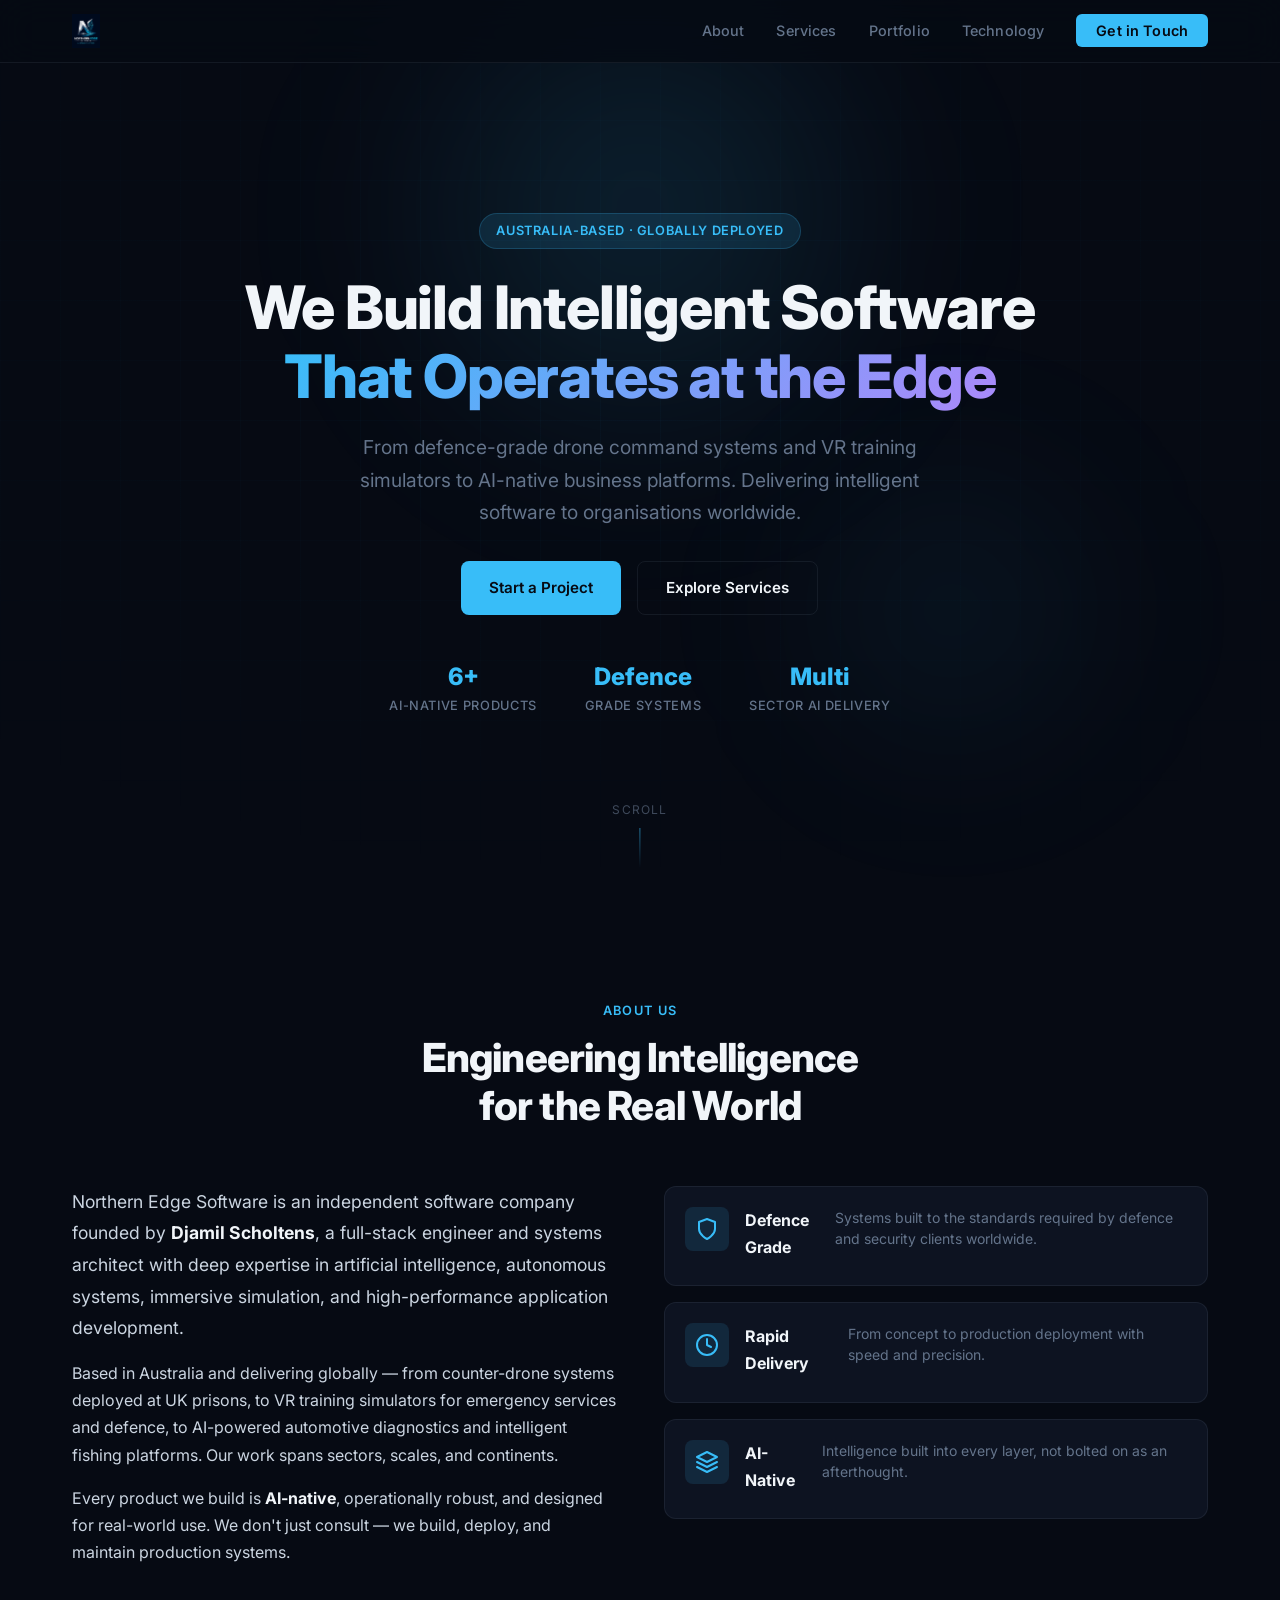
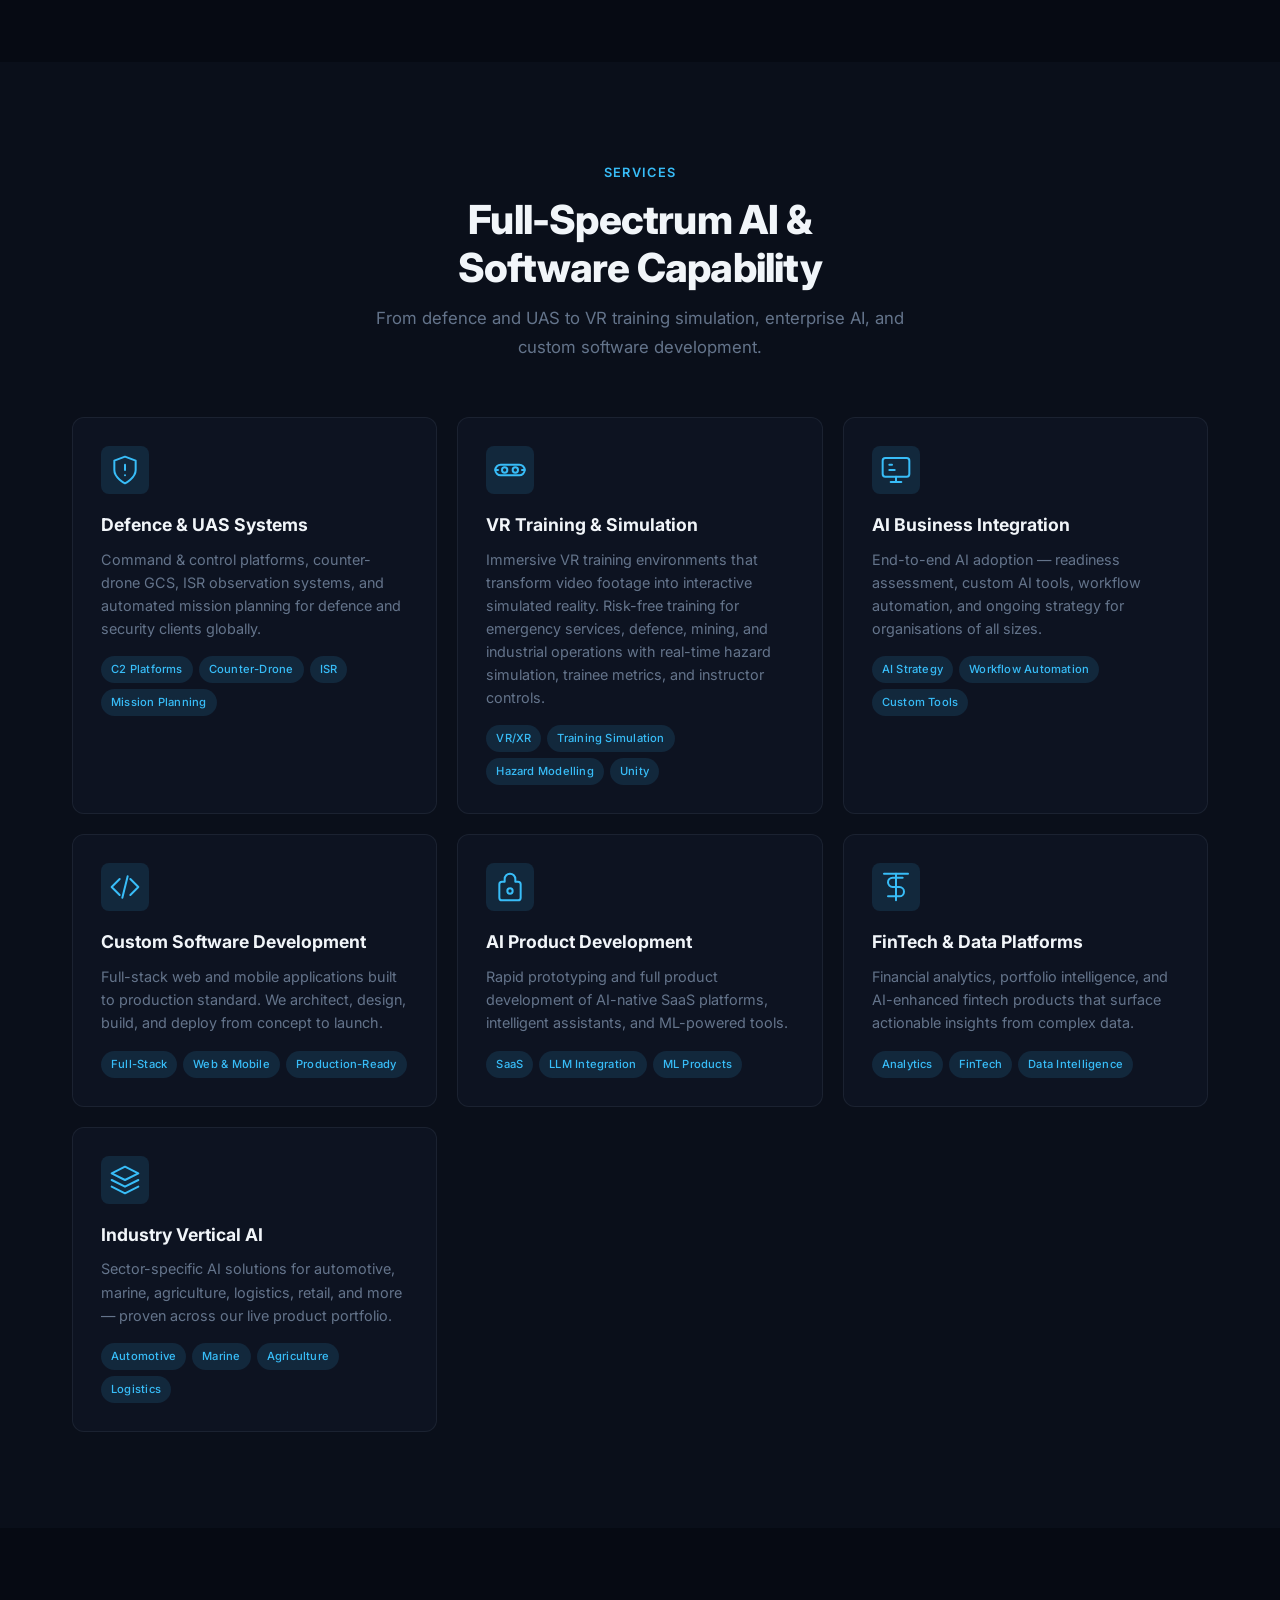
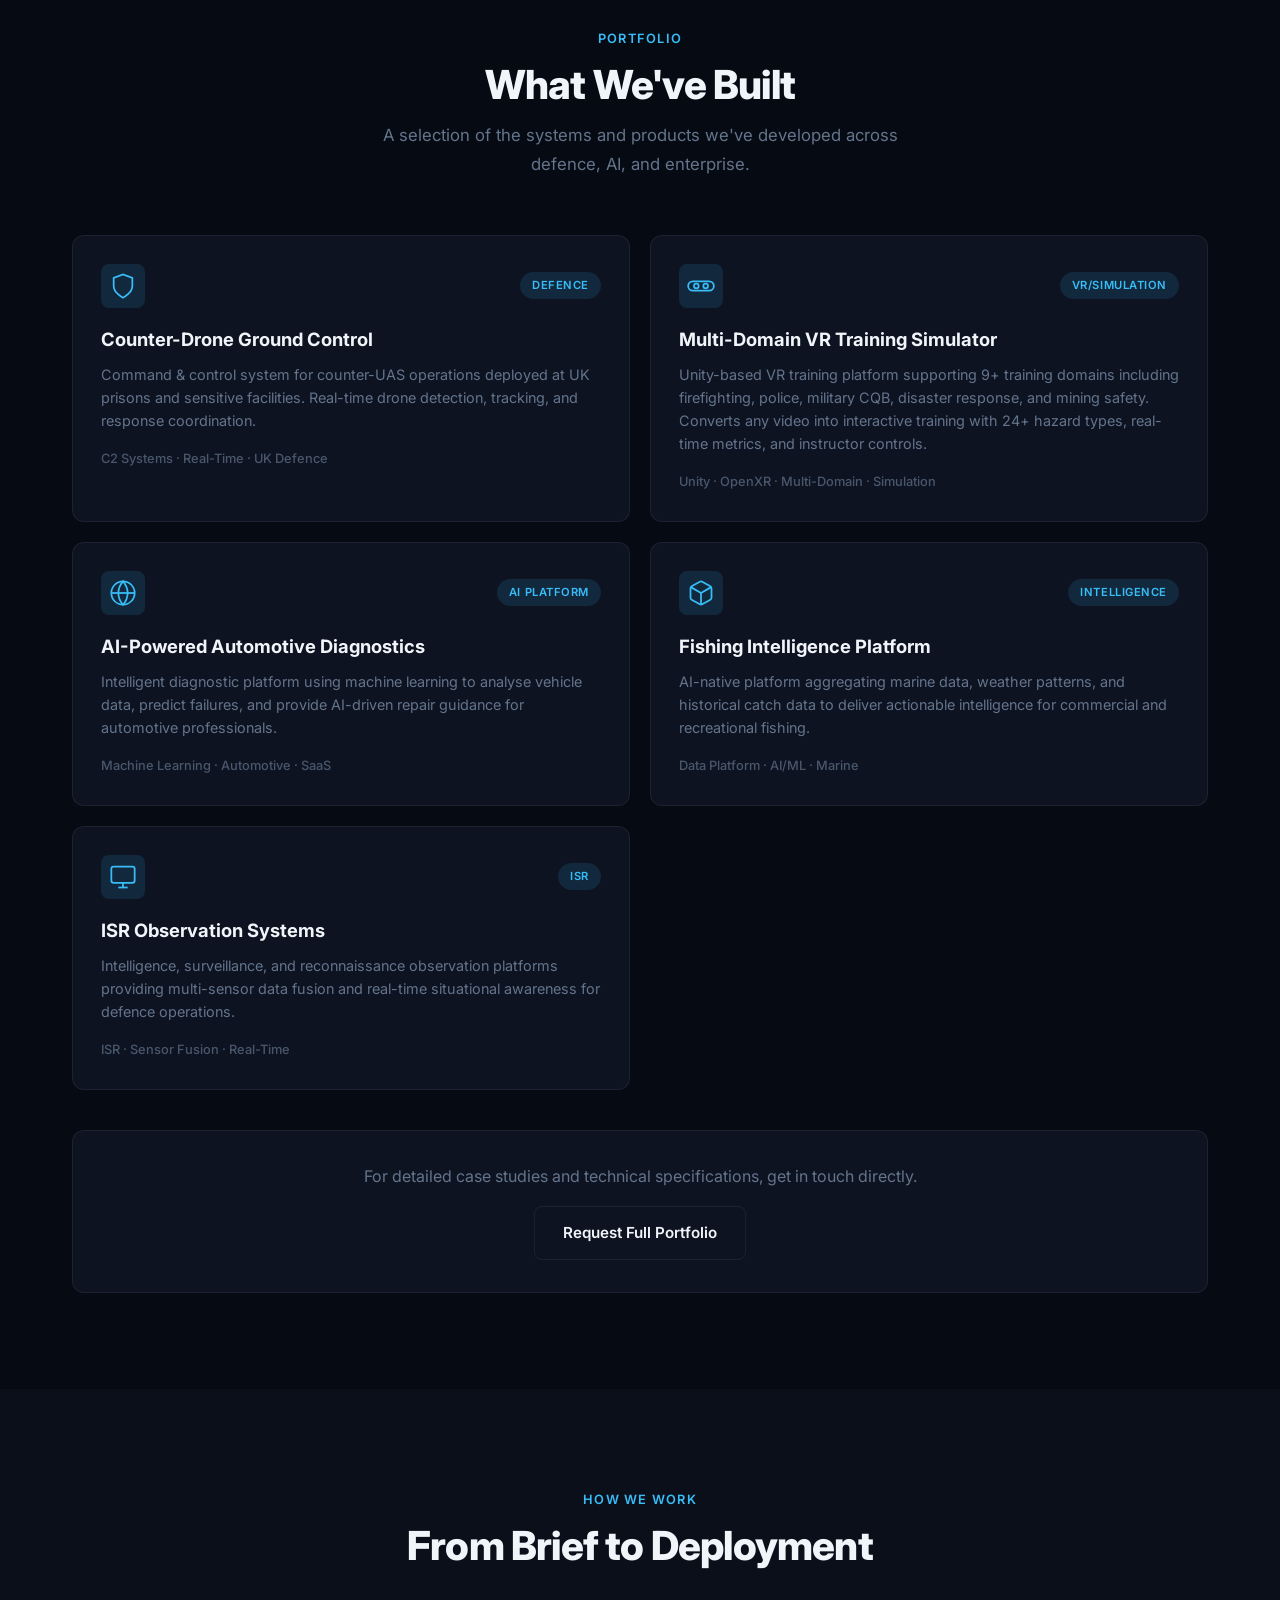
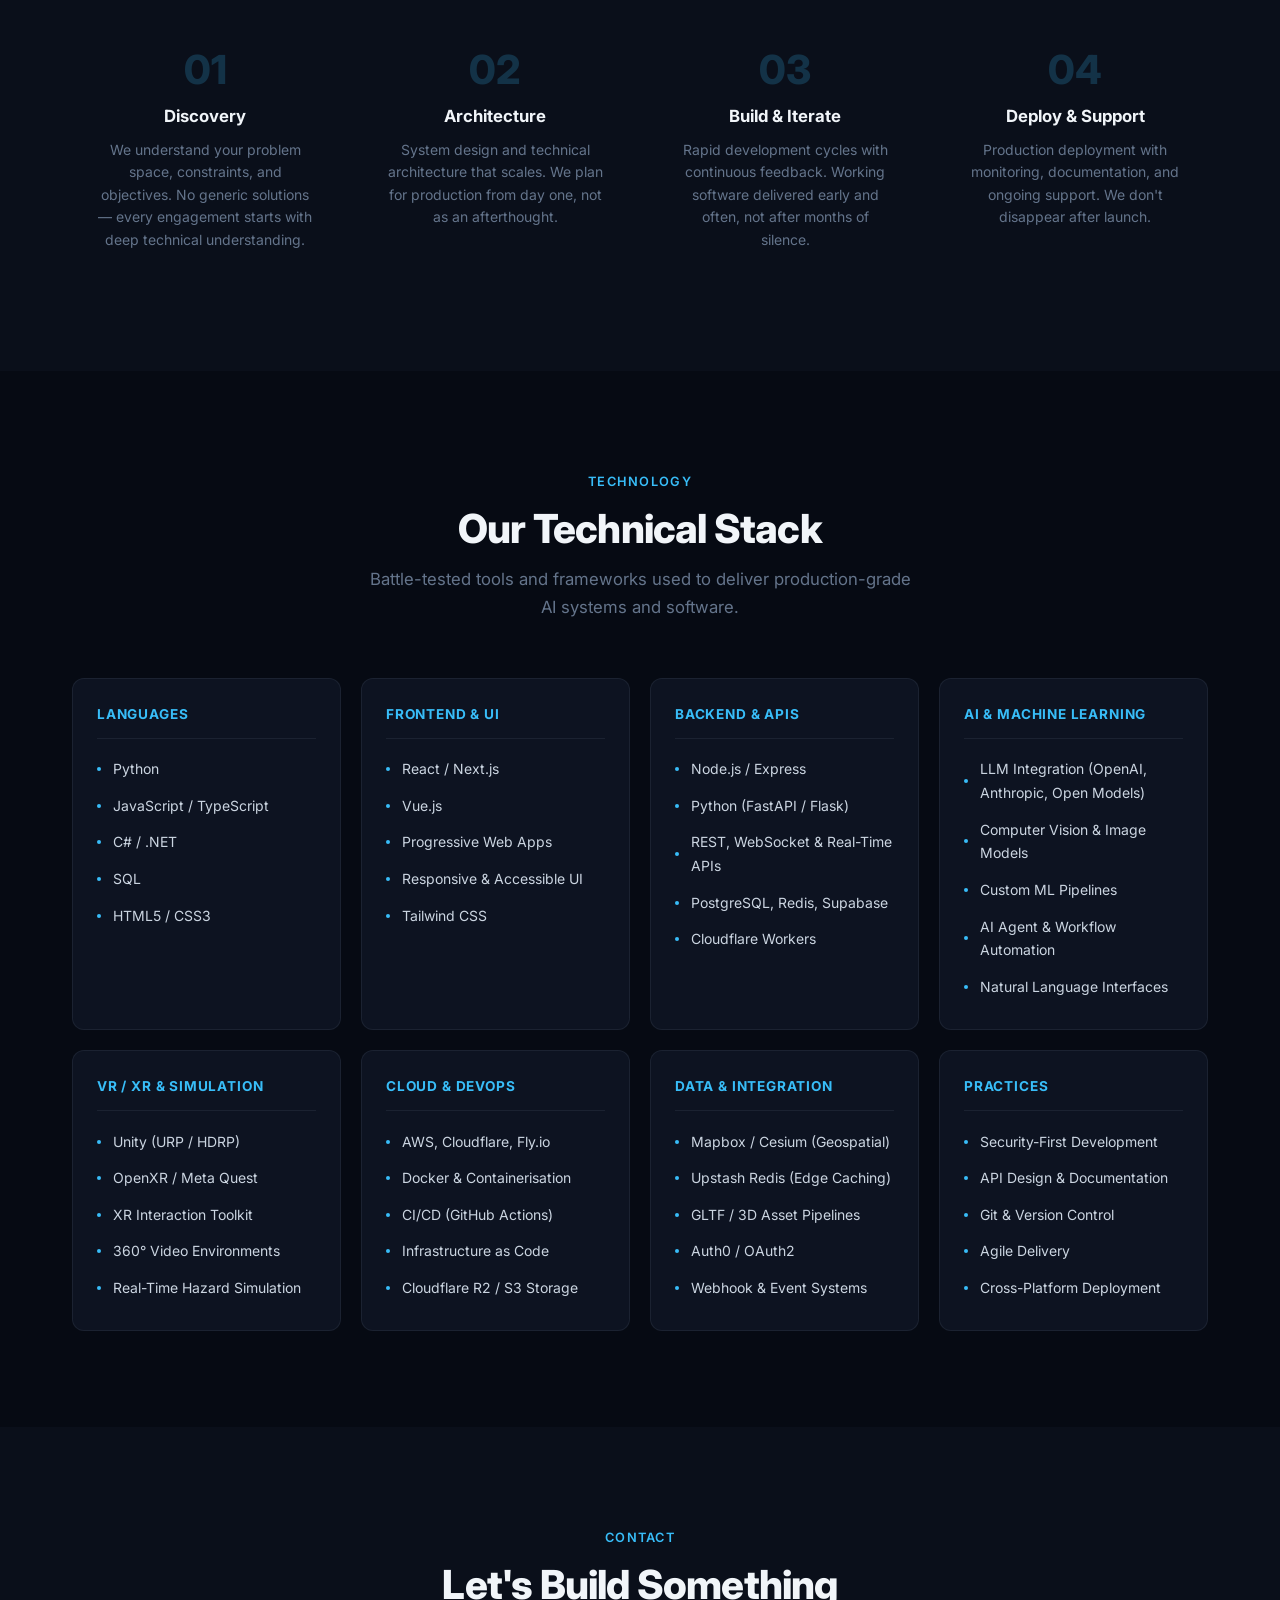
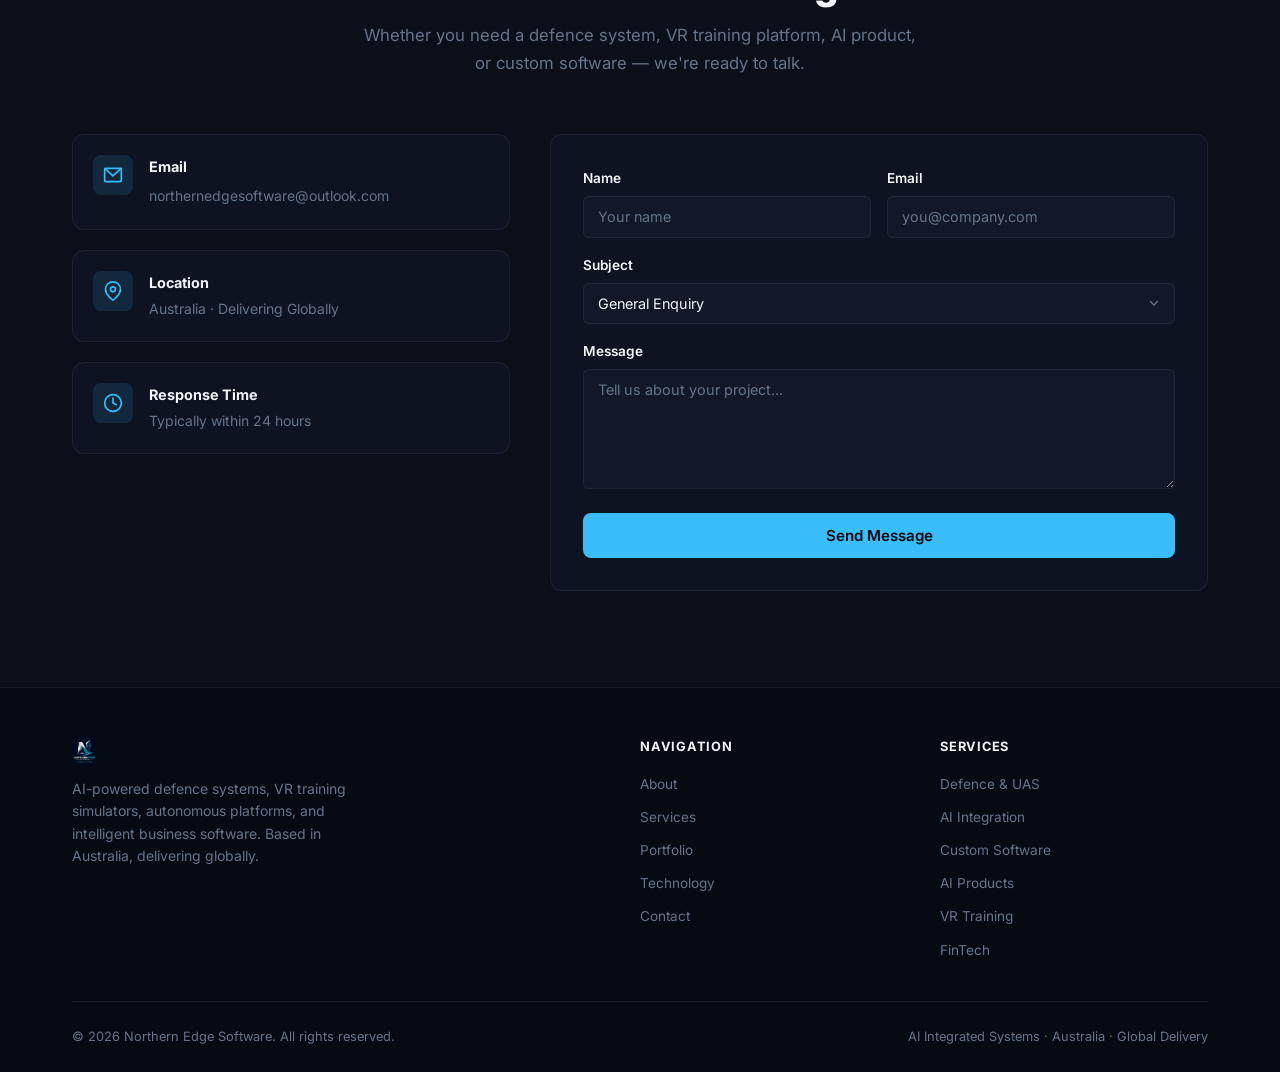
==== commit 62b8b14e: "Update: Australia-based, add VR training, upgrade tech stack - Changed location from UK to Australia" ====
--- a/index.html
+++ b/index.html
@@ -3,7 +3,7 @@
 <head>
   <meta charset="UTF-8">
   <meta name="viewport" content="width=device-width, initial-scale=1.0">
-  <meta name="description" content="Northern Edge Software builds AI-powered defence systems, autonomous platforms, and intelligent business software. UK-based software consultancy specialising in defence-grade AI, UAS command systems, and enterprise digital transformation.">
+  <meta name="description" content="Northern Edge Software builds AI-powered defence systems, VR training simulators, autonomous platforms, and intelligent business software. Australia-based software company delivering globally across defence, AI, and immersive simulation.">
   <meta name="author" content="Northern Edge Software">
   <meta name="robots" content="index, follow">
   <link rel="canonical" href="https://northernedgesoftware.com">
@@ -14,7 +14,7 @@
   <meta property="og:description" content="We build intelligent software that operates at the edge. Defence-grade AI systems, autonomous platforms, and enterprise digital transformation.">
   <meta property="og:url" content="https://northernedgesoftware.com">
   <meta property="og:site_name" content="Northern Edge Software">
-  <meta property="og:locale" content="en_GB">
+  <meta property="og:locale" content="en_AU">
 
   <!-- Twitter Card -->
   <meta name="twitter:card" content="summary_large_image">
@@ -33,8 +33,15 @@
       "@type": "Person",
       "name": "Djamil Scholtens"
     },
-    "areaServed": "GB",
-    "knowsAbout": ["Artificial Intelligence", "Defence Systems", "Autonomous Systems", "Software Development", "UAS", "Machine Learning"]
+    "areaServed": "Worldwide",
+    "location": {
+      "@type": "Place",
+      "address": {
+        "@type": "PostalAddress",
+        "addressCountry": "AU"
+      }
+    },
+    "knowsAbout": ["Artificial Intelligence", "Defence Systems", "Autonomous Systems", "Software Development", "UAS", "Machine Learning", "VR Training Simulation", "Immersive Technology"]
   }
   </script>
 
@@ -81,12 +88,12 @@
         <div class="hero-grid"></div>
       </div>
       <div class="hero-content anim-fade-up">
-        <div class="hero-badge">UK-Based AI & Defence Software</div>
+        <div class="hero-badge">Australia-Based &middot; Globally Deployed</div>
         <h1 class="hero-title">
           We Build Intelligent Software<br>
           <span class="gradient-text">That Operates at the Edge</span>
         </h1>
-        <p class="hero-sub">From defence-grade drone command systems to AI-native business platforms. Helping organisations integrate artificial intelligence into their core operations.</p>
+        <p class="hero-sub">From defence-grade drone command systems and VR training simulators to AI-native business platforms. Delivering intelligent software to organisations worldwide.</p>
         <div class="hero-actions">
           <a href="#contact" class="btn btn-primary">Start a Project</a>
           <a href="#services" class="btn btn-outline">Explore Services</a>
@@ -121,8 +128,8 @@
         </div>
         <div class="about-grid">
           <div class="about-content anim-fade-up">
-            <p class="about-lead">Northern Edge Software is an independent software company founded by <strong>Djamil Scholtens</strong>, a full-stack engineer and systems architect with deep expertise in artificial intelligence, autonomous systems, and high-performance application development.</p>
-            <p>From counter-drone systems deployed at UK prisons and sensitive sites, to AI-powered automotive diagnostics and intelligent fishing intelligence platforms &mdash; our work spans sectors and scales.</p>
+            <p class="about-lead">Northern Edge Software is an independent software company founded by <strong>Djamil Scholtens</strong>, a full-stack engineer and systems architect with deep expertise in artificial intelligence, autonomous systems, immersive simulation, and high-performance application development.</p>
+            <p>Based in Australia and delivering globally &mdash; from counter-drone systems deployed at UK prisons, to VR training simulators for emergency services and defence, to AI-powered automotive diagnostics and intelligent fishing platforms. Our work spans sectors, scales, and continents.</p>
             <p>Every product we build is <strong>AI-native</strong>, operationally robust, and designed for real-world use. We don't just consult &mdash; we build, deploy, and maintain production systems.</p>
           </div>
           <div class="about-values anim-fade-up">
@@ -131,7 +138,7 @@
                 <svg aria-hidden="true" width="24" height="24" viewBox="0 0 24 24" fill="none" stroke="currentColor" stroke-width="2" stroke-linecap="round" stroke-linejoin="round"><path d="M12 22s8-4 8-10V5l-8-3-8 3v7c0 6 8 10 8 10z"/></svg>
               </div>
               <h3>Defence Grade</h3>
-              <p>Systems built to the standards required by UK defence and security clients.</p>
+              <p>Systems built to the standards required by defence and security clients worldwide.</p>
             </div>
             <div class="value-card">
               <div class="value-icon">
@@ -158,7 +165,7 @@
         <div class="section-header anim-fade-up">
           <span class="section-label">Services</span>
           <h2 class="section-title">Full-Spectrum AI &<br>Software Capability</h2>
-          <p class="section-desc">From defence and UAS to enterprise AI and custom software development.</p>
+          <p class="section-desc">From defence and UAS to VR training simulation, enterprise AI, and custom software development.</p>
         </div>
         <div class="services-grid">
           <article class="service-card anim-fade-up">
@@ -166,12 +173,25 @@
               <svg aria-hidden="true" width="32" height="32" viewBox="0 0 24 24" fill="none" stroke="currentColor" stroke-width="1.5" stroke-linecap="round" stroke-linejoin="round"><path d="M12 22s8-4 8-10V5l-8-3-8 3v7c0 6 8 10 8 10z"/><path d="M12 8v4"/><path d="M12 16h.01"/></svg>
             </div>
             <h3>Defence & UAS Systems</h3>
-            <p>Command & control platforms, counter-drone GCS, ISR observation systems, and automated mission planning for UK defence and security clients.</p>
+            <p>Command & control platforms, counter-drone GCS, ISR observation systems, and automated mission planning for defence and security clients globally.</p>
             <ul class="service-tags">
               <li>C2 Platforms</li>
               <li>Counter-Drone</li>
               <li>ISR</li>
               <li>Mission Planning</li>
+            </ul>
+          </article>
+          <article class="service-card anim-fade-up">
+            <div class="service-icon">
+              <svg aria-hidden="true" width="32" height="32" viewBox="0 0 24 24" fill="none" stroke="currentColor" stroke-width="1.5" stroke-linecap="round" stroke-linejoin="round"><rect x="1" y="8" width="22" height="8" rx="4"/><circle cx="8" cy="12" r="2"/><circle cx="16" cy="12" r="2"/><path d="M1 12h2"/><path d="M21 12h2"/></svg>
+            </div>
+            <h3>VR Training & Simulation</h3>
+            <p>Immersive VR training environments that transform video footage into interactive simulated reality. Risk-free training for emergency services, defence, mining, and industrial operations with real-time hazard simulation, trainee metrics, and instructor controls.</p>
+            <ul class="service-tags">
+              <li>VR/XR</li>
+              <li>Training Simulation</li>
+              <li>Hazard Modelling</li>
+              <li>Unity</li>
             </ul>
           </article>
           <article class="service-card anim-fade-up">
@@ -262,6 +282,17 @@
           <div class="portfolio-card anim-fade-up">
             <div class="portfolio-card-header">
               <div class="portfolio-icon">
+                <svg aria-hidden="true" width="28" height="28" viewBox="0 0 24 24" fill="none" stroke="currentColor" stroke-width="1.5"><rect x="1" y="8" width="22" height="8" rx="4"/><circle cx="8" cy="12" r="2"/><circle cx="16" cy="12" r="2"/></svg>
+              </div>
+              <span class="portfolio-tag">VR/Simulation</span>
+            </div>
+            <h3>Multi-Domain VR Training Simulator</h3>
+            <p>Unity-based VR training platform supporting 9+ training domains including firefighting, police, military CQB, disaster response, and mining safety. Converts any video into interactive training with 24+ hazard types, real-time metrics, and instructor controls.</p>
+            <div class="portfolio-tech">Unity &middot; OpenXR &middot; Multi-Domain &middot; Simulation</div>
+          </div>
+          <div class="portfolio-card anim-fade-up">
+            <div class="portfolio-card-header">
+              <div class="portfolio-icon">
                 <svg aria-hidden="true" width="28" height="28" viewBox="0 0 24 24" fill="none" stroke="currentColor" stroke-width="1.5"><circle cx="12" cy="12" r="10"/><path d="M2 12h20"/><path d="M12 2a15.3 15.3 0 0 1 4 10 15.3 15.3 0 0 1-4 10 15.3 15.3 0 0 1-4-10 15.3 15.3 0 0 1 4-10z"/></svg>
               </div>
               <span class="portfolio-tag">AI Platform</span>
@@ -346,44 +377,69 @@
             <ul>
               <li>Python</li>
               <li>JavaScript / TypeScript</li>
+              <li>C# / .NET</li>
+              <li>SQL</li>
               <li>HTML5 / CSS3</li>
-              <li>SQL</li>
-            </ul>
-          </div>
-          <div class="tech-block anim-fade-up">
-            <h3>Frontend</h3>
-            <ul>
-              <li>React</li>
+            </ul>
+          </div>
+          <div class="tech-block anim-fade-up">
+            <h3>Frontend & UI</h3>
+            <ul>
+              <li>React / Next.js</li>
               <li>Vue.js</li>
               <li>Progressive Web Apps</li>
               <li>Responsive & Accessible UI</li>
+              <li>Tailwind CSS</li>
             </ul>
           </div>
           <div class="tech-block anim-fade-up">
             <h3>Backend & APIs</h3>
             <ul>
-              <li>Node.js</li>
+              <li>Node.js / Express</li>
               <li>Python (FastAPI / Flask)</li>
-              <li>REST & Real-Time APIs</li>
-              <li>PostgreSQL, Redis</li>
+              <li>REST, WebSocket & Real-Time APIs</li>
+              <li>PostgreSQL, Redis, Supabase</li>
+              <li>Cloudflare Workers</li>
             </ul>
           </div>
           <div class="tech-block anim-fade-up">
             <h3>AI & Machine Learning</h3>
             <ul>
-              <li>LLM Integration (OpenAI, Anthropic)</li>
+              <li>LLM Integration (OpenAI, Anthropic, Open Models)</li>
               <li>Computer Vision & Image Models</li>
               <li>Custom ML Pipelines</li>
-              <li>Agent & Workflow Automation</li>
+              <li>AI Agent & Workflow Automation</li>
+              <li>Natural Language Interfaces</li>
+            </ul>
+          </div>
+          <div class="tech-block anim-fade-up">
+            <h3>VR / XR & Simulation</h3>
+            <ul>
+              <li>Unity (URP / HDRP)</li>
+              <li>OpenXR / Meta Quest</li>
+              <li>XR Interaction Toolkit</li>
+              <li>360&deg; Video Environments</li>
+              <li>Real-Time Hazard Simulation</li>
             </ul>
           </div>
           <div class="tech-block anim-fade-up">
             <h3>Cloud & DevOps</h3>
             <ul>
-              <li>AWS, Fly.io</li>
+              <li>AWS, Cloudflare, Fly.io</li>
               <li>Docker & Containerisation</li>
               <li>CI/CD (GitHub Actions)</li>
               <li>Infrastructure as Code</li>
+              <li>Cloudflare R2 / S3 Storage</li>
+            </ul>
+          </div>
+          <div class="tech-block anim-fade-up">
+            <h3>Data & Integration</h3>
+            <ul>
+              <li>Mapbox / Cesium (Geospatial)</li>
+              <li>Upstash Redis (Edge Caching)</li>
+              <li>GLTF / 3D Asset Pipelines</li>
+              <li>Auth0 / OAuth2</li>
+              <li>Webhook & Event Systems</li>
             </ul>
           </div>
           <div class="tech-block anim-fade-up">
@@ -393,6 +449,7 @@
               <li>API Design & Documentation</li>
               <li>Git & Version Control</li>
               <li>Agile Delivery</li>
+              <li>Cross-Platform Deployment</li>
             </ul>
           </div>
         </div>
@@ -405,7 +462,7 @@
         <div class="section-header anim-fade-up">
           <span class="section-label">Contact</span>
           <h2 class="section-title">Let's Build Something</h2>
-          <p class="section-desc">Whether you need a defence system, an AI product, or custom software &mdash; we're ready to talk.</p>
+          <p class="section-desc">Whether you need a defence system, VR training platform, AI product, or custom software &mdash; we're ready to talk.</p>
         </div>
         <div class="contact-grid">
           <div class="contact-info anim-fade-up">
@@ -424,7 +481,7 @@
               </div>
               <div>
                 <h3>Location</h3>
-                <p>United Kingdom</p>
+                <p>Australia &middot; Delivering Globally</p>
               </div>
             </div>
             <div class="contact-method">
@@ -453,6 +510,7 @@
               <select id="subject" name="subject">
                 <option value="General Enquiry">General Enquiry</option>
                 <option value="Defence & UAS">Defence & UAS Systems</option>
+                <option value="VR Training">VR Training & Simulation</option>
                 <option value="AI Integration">AI Business Integration</option>
                 <option value="Custom Development">Custom Software Development</option>
                 <option value="AI Product">AI Product Development</option>
@@ -476,7 +534,7 @@
       <div class="footer-content">
         <div class="footer-brand">
           <img src="assets/logo.png" alt="Northern Edge Software" width="120" height="32">
-          <p>AI-powered defence systems, autonomous platforms, and intelligent business software.</p>
+          <p>AI-powered defence systems, VR training simulators, autonomous platforms, and intelligent business software. Based in Australia, delivering globally.</p>
         </div>
         <div class="footer-links">
           <h4>Navigation</h4>
@@ -495,13 +553,14 @@
             <li><a href="#services">AI Integration</a></li>
             <li><a href="#services">Custom Software</a></li>
             <li><a href="#services">AI Products</a></li>
+            <li><a href="#services">VR Training</a></li>
             <li><a href="#services">FinTech</a></li>
           </ul>
         </div>
       </div>
       <div class="footer-bottom">
         <p>&copy; 2026 Northern Edge Software. All rights reserved.</p>
-        <p>AI Integrated Systems &middot; United Kingdom</p>
+        <p>AI Integrated Systems &middot; Australia &middot; Global Delivery</p>
       </div>
     </div>
   </footer>
--- a/styles.css
+++ b/styles.css
@@ -771,7 +771,7 @@
 /* ==================== TECHNOLOGY ==================== */
 .tech-grid {
   display: grid;
-  grid-template-columns: repeat(3, 1fr);
+  grid-template-columns: repeat(4, 1fr);
   gap: 1.25rem;
 }
 
@@ -1042,6 +1042,9 @@
 .portfolio-grid .anim-fade-up:nth-child(2) { transition-delay: 0.1s; }
 .portfolio-grid .anim-fade-up:nth-child(3) { transition-delay: 0.2s; }
 .portfolio-grid .anim-fade-up:nth-child(4) { transition-delay: 0.3s; }
+.portfolio-grid .anim-fade-up:nth-child(5) { transition-delay: 0.2s; }
+
+.services-grid .anim-fade-up:nth-child(7) { transition-delay: 0.2s; }
 
 .process-grid .anim-fade-up:nth-child(2) { transition-delay: 0.1s; }
 .process-grid .anim-fade-up:nth-child(3) { transition-delay: 0.2s; }
@@ -1052,6 +1055,8 @@
 .tech-grid .anim-fade-up:nth-child(4) { transition-delay: 0.15s; }
 .tech-grid .anim-fade-up:nth-child(5) { transition-delay: 0.25s; }
 .tech-grid .anim-fade-up:nth-child(6) { transition-delay: 0.3s; }
+.tech-grid .anim-fade-up:nth-child(7) { transition-delay: 0.2s; }
+.tech-grid .anim-fade-up:nth-child(8) { transition-delay: 0.3s; }
 
 /* ==================== RESPONSIVE ==================== */
 @media (max-width: 1024px) {
@@ -1063,6 +1068,13 @@
   }
   .tech-grid {
     grid-template-columns: repeat(2, 1fr);
+  }
+  .about-grid {
+    grid-template-columns: 1fr;
+    gap: 2rem;
+  }
+  .contact-grid {
+    grid-template-columns: 1fr 1.2fr;
   }
   .footer-content {
     grid-template-columns: 1fr 1fr;
